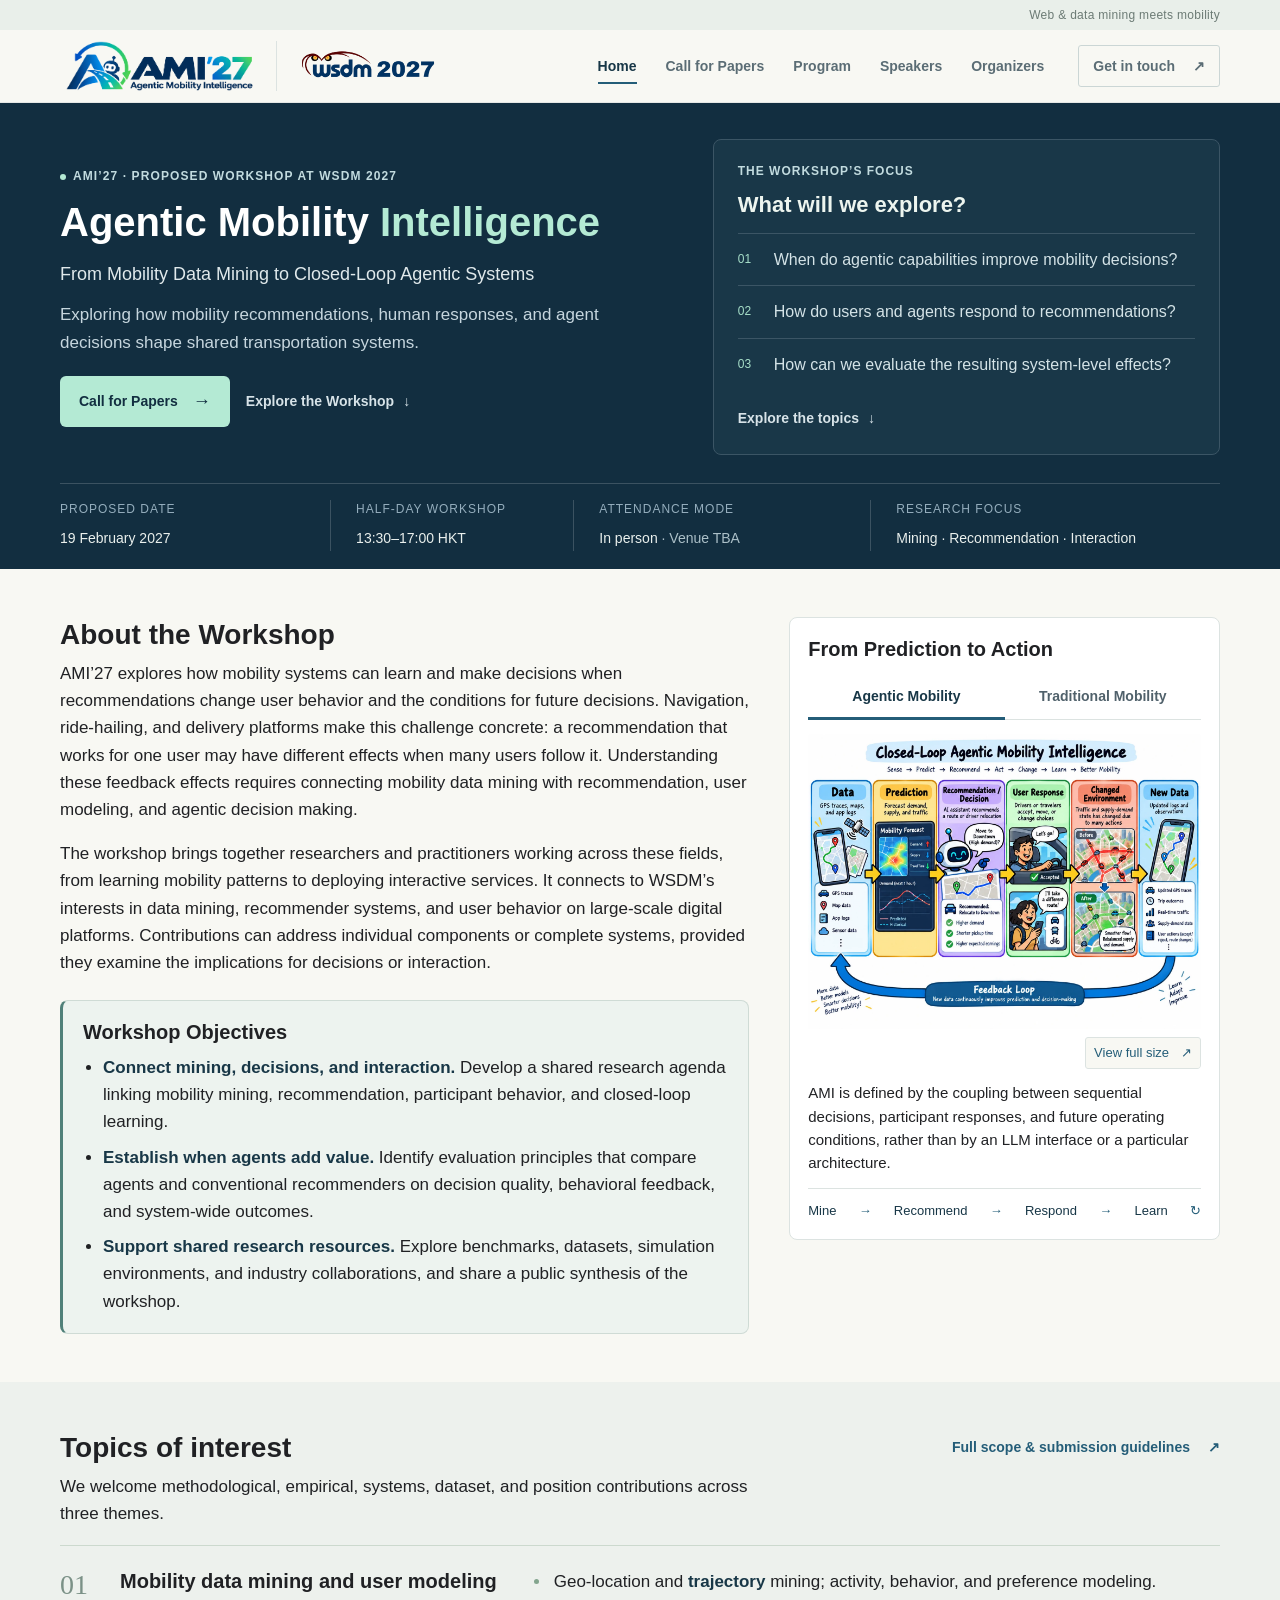
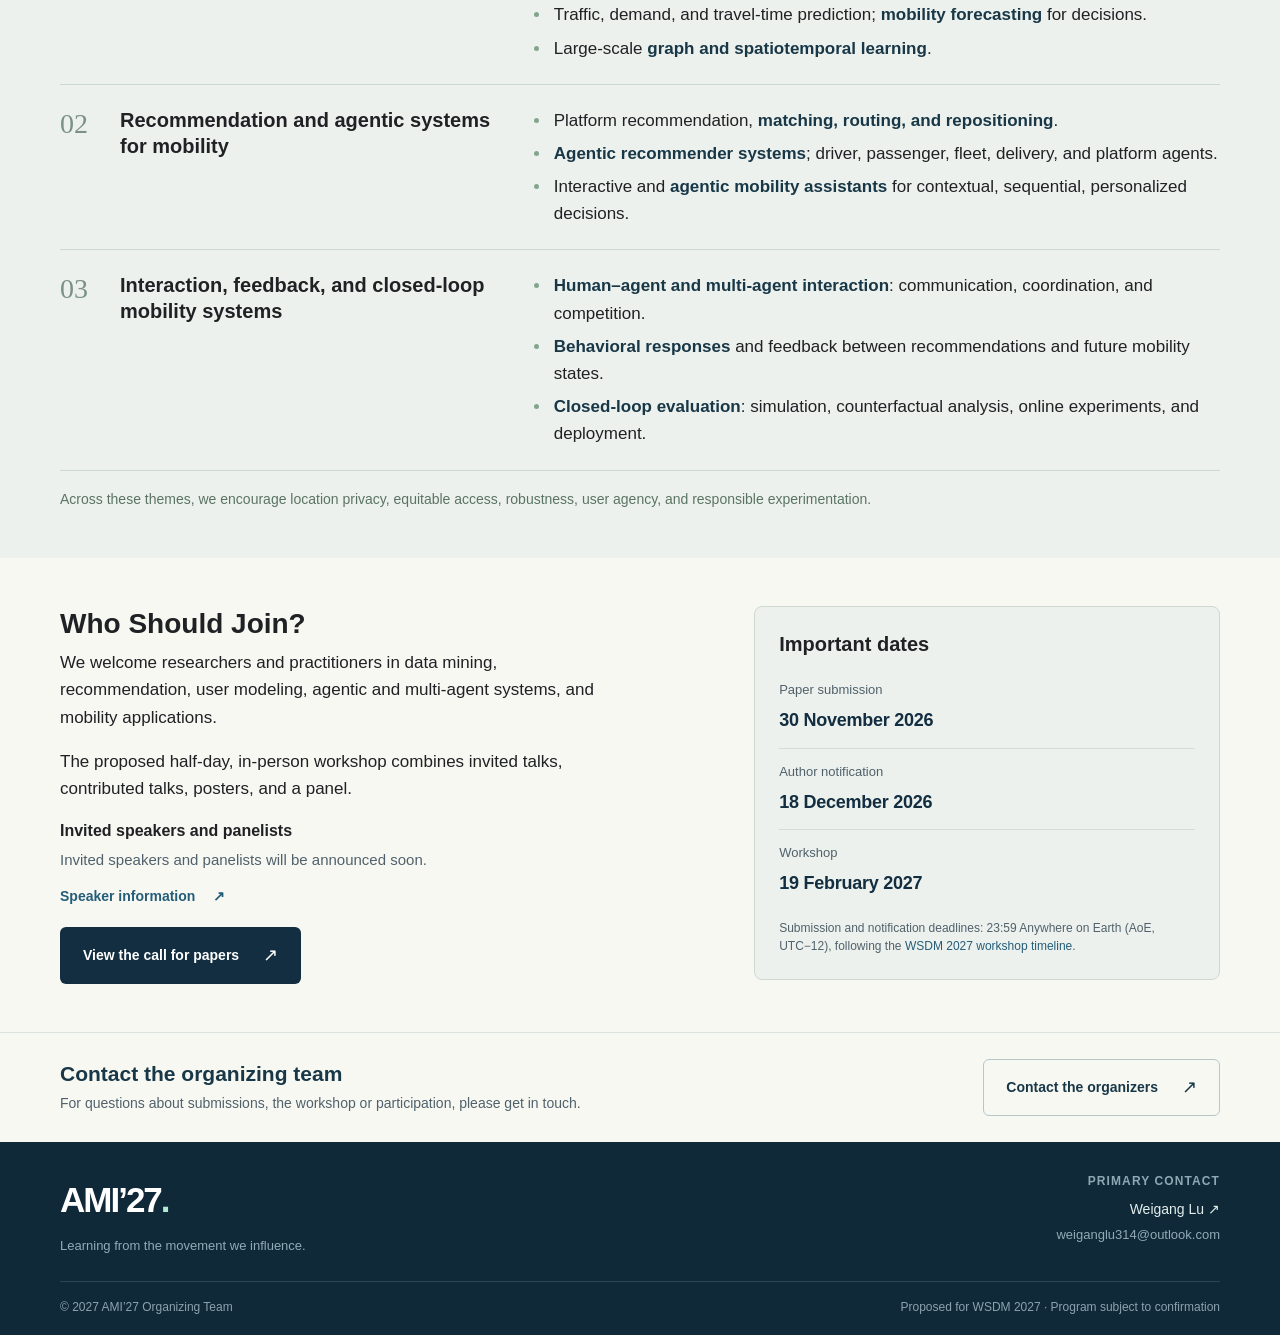
==== index.html @ adaaa417 "Initial commit: AMI'27 workshop website and build scripts Co-authored-by: Copilot <223556219+Copilot" ====
<!doctype html>
<html lang="en"><head><meta charset="utf-8"><meta name="viewport" content="width=device-width, initial-scale=1"><meta name="theme-color" content="#122e40"><title>Agentic Mobility Intelligence | AMI’27</title><meta name="description" content="AMI’27 proposes a WSDM 2027 workshop connecting mobility data mining, recommendation, participant interaction and closed-loop agentic systems."><meta property="og:type" content="website"><meta property="og:title" content="Agentic Mobility Intelligence | AMI’27"><meta property="og:description" content="AMI’27 proposes a WSDM 2027 workshop connecting mobility data mining, recommendation, participant interaction and closed-loop agentic systems."><meta property="og:site_name" content="AMI’27 — Agentic Mobility Intelligence"><link rel="icon" href="assets/img/favicon.svg" type="image/svg+xml"><link rel="stylesheet" href="assets/css/bootstrap.min.css"><link rel="stylesheet" href="assets/css/site.css"><link rel="stylesheet" href="assets/css/proposal.css"><link rel="stylesheet" href="assets/css/refinements.css"><link rel="stylesheet" href="assets/css/images.css"><script src="assets/js/site.js" defer></script></head><body class="page-index"><a class="skip-link" href="#main-content">Skip to content</a>
  <div class="announcement"><div class="container"><span class="announcement-right">Web & data mining meets mobility</span></div></div>
  <header class="site-header"><div class="container nav-inner">
    <div class="brand-group"><a class="wordmark" href="index.html" aria-label="AMI’27 home"><img src="assets/img/ami27-logo-transparent.png" width="2172" height="724" alt="AMI’27 — Agentic Mobility Intelligence"></a><a class="conference-brand" href="https://www.wsdm-conference.org/2027/" target="_blank" rel="noopener noreferrer" aria-label="Visit the WSDM 2027 conference website (opens in a new tab)"><img src="assets/img/wsdm-2027-logo-transparent.png" width="2152" height="731" alt="WSDM 2027"></a></div>
    <button class="menu-toggle" type="button" aria-controls="primary-navigation" aria-expanded="false"><span class="menu-lines" aria-hidden="true"></span><span class="sr-only">Open navigation</span></button>
    <nav class="site-nav" id="primary-navigation" aria-label="Main navigation"><a href="index.html" class="active" aria-current="page">Home</a><a href="cfp.html">Call for Papers</a><a href="schedule.html">Program</a><a href="speakers.html">Speakers</a><a href="organizers.html">Organizers</a><a class="nav-contact" href="mailto:weiganglu314@outlook.com">Get in touch <span aria-hidden="true">↗</span></a></nav>
  </div></header><main id="main-content"><section class="hero hero-intro"><div class="container">
    <div class="workshop-intro-grid">
      <div class="workshop-intro-copy">
        <div class="eyebrow light"><span class="small-dot"></span>AMI’27 · Proposed workshop at WSDM 2027</div>
        <h1>Agentic Mobility <span>Intelligence</span></h1>
        <p class="hero-subtitle">From Mobility Data Mining to Closed-Loop Agentic Systems</p>
        <p class="workshop-introduction">Exploring how mobility recommendations, human responses, and agent decisions shape shared transportation systems.</p>
        <div class="hero-actions"><a class="button button-mint" href="cfp.html">Call for Papers <span aria-hidden="true">→</span></a><a class="text-link text-link-light" href="#motivation">Explore the Workshop <span aria-hidden="true">↓</span></a></div>
      </div>
      <aside class="workshop-focus" aria-labelledby="workshop-focus-title"><div class="eyebrow light">The workshop’s focus</div><h2 id="workshop-focus-title">What will we explore?</h2><ol><li><span aria-hidden="true">01</span><p>When do agentic capabilities improve mobility decisions?</p></li><li><span aria-hidden="true">02</span><p>How do users and agents respond to recommendations?</p></li><li><span aria-hidden="true">03</span><p>How can we evaluate the resulting system-level effects?</p></li></ol><a class="text-link text-link-light" href="#topics">Explore the topics <span aria-hidden="true">↓</span></a></aside>
    </div>
    <div class="event-facts"><div><span>Proposed date</span><strong>19 February 2027</strong></div><div><span>Half-day workshop</span><strong>13:30–17:00 HKT</strong></div><div><span>Attendance mode</span><strong>In person <span class="fact-muted">· Venue TBA</span></strong></div><div><span>Research focus</span><strong>Mining · Recommendation · Interaction</strong></div></div>
  </div></section>

  <section class="section motivation-section" id="motivation"><div class="container"><div class="about-grid">
    <div class="proposal-prose"><div class="section-heading"><div><h2>About the Workshop</h2></div></div><p>AMI’27 explores how mobility systems can learn and make decisions when recommendations change user behavior and the conditions for future decisions. Navigation, ride-hailing, and delivery platforms make this challenge concrete: a recommendation that works for one user may have different effects when many users follow it. Understanding these feedback effects requires connecting mobility data mining with recommendation, user modeling, and agentic decision making.</p><p>The workshop brings together researchers and practitioners working across these fields, from learning mobility patterns to deploying interactive services. It connects to WSDM’s interests in data mining, recommender systems, and user behavior on large-scale digital platforms. Contributions can address individual components or complete systems, provided they examine the implications for decisions or interaction.</p><section class="workshop-objectives-section" id="objectives" aria-labelledby="objectives-title"><h3 id="objectives-title">Workshop Objectives</h3><ul class="workshop-objectives"><li><strong>Connect mining, decisions, and interaction.</strong> Develop a shared research agenda linking mobility mining, recommendation, participant behavior, and closed-loop learning.</li><li><strong>Establish when agents add value.</strong> Identify evaluation principles that compare agents and conventional recommenders on decision quality, behavioral feedback, and system-wide outcomes.</li><li><strong>Support shared research resources.</strong> Explore benchmarks, datasets, simulation environments, and industry collaborations, and share a public synthesis of the workshop.</li></ul></section></div>
    <aside class="about-diagrams" id="closed-loop" aria-labelledby="diagram-title"><h3 id="diagram-title">From Prediction to Action</h3>
      <div class="concept-tabs diagram-tabs" role="tablist" aria-label="Mobility system diagrams"><button type="button" class="selected" id="tab-agentic" data-tab role="tab" aria-controls="panel-agentic" aria-selected="true" tabindex="0">Agentic Mobility</button><button type="button" id="tab-traditional" data-tab role="tab" aria-controls="panel-traditional" aria-selected="false" tabindex="-1">Traditional Mobility</button></div>
      <div class="diagram-panel" id="panel-agentic" role="tabpanel" aria-labelledby="tab-agentic" tabindex="0"><figure class="mobility-diagram"><a class="figure-link" href="assets/img/agentic-mobility.png" data-lightbox data-caption="Agentic Mobility: The Feedback Loop"><img src="assets/img/agentic-mobility.webp" width="1448" height="1086" loading="lazy" decoding="async" alt="Agentic mobility intelligence: data, predictions, recommendations, user responses, a changed environment and new observations form a feedback loop."><span class="figure-zoom">View full size <span aria-hidden="true">↗</span></span></a><figcaption class="diagram-caption">AMI is defined by the coupling between sequential decisions, participant responses, and future operating conditions, rather than by an LLM interface or a particular architecture.</figcaption></figure><div class="diagram-flow" aria-label="Mine, Recommend, Respond, Learn"><span>Mine</span><i aria-hidden="true">→</i><span>Recommend</span><i aria-hidden="true">→</i><span>Respond</span><i aria-hidden="true">→</i><span>Learn</span><i aria-hidden="true">↻</i></div></div>
      <div class="diagram-panel" id="panel-traditional" role="tabpanel" aria-labelledby="tab-traditional" tabindex="0" hidden><figure class="mobility-diagram"><a class="figure-link" href="assets/img/traditional-mobility.png" data-lightbox data-caption="Traditional Mobility Intelligence"><img src="assets/img/traditional-mobility.webp" width="1448" height="1086" loading="lazy" decoding="async" alt="Traditional mobility intelligence: mobility data is processed by a model to predict demand, arrival times and traffic."><span class="figure-zoom">View full size <span aria-hidden="true">↗</span></span></a><figcaption class="diagram-caption">Forecasts and representations help explain mobility patterns and predict demand, travel times, and traffic.</figcaption></figure><div class="diagram-flow" aria-label="Data, Model, Prediction"><span>Data</span><i aria-hidden="true">→</i><span>Model</span><i aria-hidden="true">→</i><span>Prediction</span></div></div>
      <noscript><p class="diagram-fallback"><a href="assets/img/traditional-mobility.png">View the traditional mobility diagram</a></p></noscript>
    </aside>
  </div></div></section>

  <section class="section homepage-topics-section" id="topics"><div class="container"><div class="section-heading"><div><h2>Topics of interest</h2></div><a class="text-link" href="cfp.html#topics">Full scope & submission guidelines <span aria-hidden="true">↗</span></a></div><p class="proposal-section-lead">We welcome methodological, empirical, systems, dataset, and position contributions across three themes.</p><div class="homepage-topics"><article class="homepage-topic" id="theme-01"><span class="theme-number">01</span><h3>Mobility data mining and user modeling</h3><ul class="clean-list"><li>Geo-location and <strong>trajectory</strong> mining; activity, behavior, and preference modeling.</li><li>Traffic, demand, and travel-time prediction; <strong>mobility forecasting</strong> for decisions.</li><li>Large-scale <strong>graph and spatiotemporal learning</strong>.</li></ul></article><article class="homepage-topic" id="theme-02"><span class="theme-number">02</span><h3>Recommendation and agentic systems for mobility</h3><ul class="clean-list"><li>Platform recommendation, <strong>matching, routing, and repositioning</strong>.</li><li><strong>Agentic recommender systems</strong>; driver, passenger, fleet, delivery, and platform agents.</li><li>Interactive and <strong>agentic mobility assistants</strong> for contextual, sequential, personalized decisions.</li></ul></article><article class="homepage-topic" id="theme-03"><span class="theme-number">03</span><h3>Interaction, feedback, and closed-loop mobility systems</h3><ul class="clean-list"><li><strong>Human–agent and multi-agent interaction</strong>: communication, coordination, and competition.</li><li><strong>Behavioral responses</strong> and feedback between recommendations and future mobility states.</li><li><strong>Closed-loop evaluation</strong>: simulation, counterfactual analysis, online experiments, and deployment.</li></ul></article></div><p class="topics-scope">Across these themes, we encourage location privacy, equitable access, robustness, user agency, and responsible experimentation.</p></div></section>

  <section class="section participation-section"><div class="container"><div class="row"><div class="col-md-6 participation-copy"><h2>Who Should Join?</h2><p>We welcome researchers and practitioners in data mining, recommendation, user modeling, agentic and multi-agent systems, and mobility applications.</p><p>The proposed half-day, in-person workshop combines invited talks, contributed talks, posters, and a panel.</p><div class="home-speaker-notice"><h3>Invited speakers and panelists</h3><p>Invited speakers and panelists will be announced soon.</p><a class="text-link" href="speakers.html">Speaker information <span aria-hidden="true">↗</span></a></div><a class="button button-navy" href="cfp.html">View the call for papers <span aria-hidden="true">↗</span></a></div><div class="col-md-5 col-md-offset-1"><div class="dates-box"><div class="dates-heading"><h3>Important dates</h3></div><div class="dates-list dates-compact"><div><span class="date-label">Paper submission</span><strong>30 November 2026</strong></div><div><span class="date-label">Author notification</span><strong>18 December 2026</strong></div><div><span class="date-label">Workshop</span><strong>19 February 2027</strong></div></div><p class="fine-print">Submission and notification deadlines: 23:59 Anywhere on Earth (AoE, UTC−12), following the <a href="https://www.wsdm-conference.org/2027/cfworkshops.html">WSDM 2027 workshop timeline</a>.</p></div></div></div></div></section>
    <section class="contact-band"><div class="container contact-band-inner"><div><h2>Contact the organizing team</h2><p>For questions about submissions, the workshop or participation, please get in touch.</p></div><a class="button button-light" href="mailto:weiganglu314@outlook.com">Contact the organizers <span aria-hidden="true">↗</span></a></div></section></main><footer class="site-footer"><div class="container"><div class="footer-top"><div><a class="footer-brand" href="index.html">AMI’27<span class="footer-dot">.</span></a><p>Learning from the movement we influence.</p></div><div class="footer-contact"><span class="eyebrow">Primary contact</span><a href="mailto:weiganglu314@outlook.com">Weigang Lu <span aria-hidden="true">↗</span></a><span>weiganglu314@outlook.com</span></div></div><div class="footer-bottom"><span>© 2027 AMI’27 Organizing Team</span><span>Proposed for WSDM 2027 · Program subject to confirmation</span></div></div></footer><dialog class="image-dialog" aria-labelledby="image-dialog-title"><div class="image-dialog-toolbar"><h2 id="image-dialog-title">Diagram</h2><div class="dialog-actions"><button type="button" class="dialog-zoom" aria-pressed="false">Actual size</button><button type="button" class="dialog-close" aria-label="Close full-size diagram">Close <span aria-hidden="true">×</span></button></div></div><div class="dialog-image-scroll"><img alt="" class="dialog-image"></div><p>Choose Actual size to inspect details. Press Escape to close.</p></dialog></body></html>
---- assets/css/site.css ----
/* AMI'27: an adaptation of the supplied WSDM2023 static workshop template.
   Bootstrap's original responsive container/grid is retained. */
:root{--navy:#122e40;--navy-deep:#102938;--ink:#183747;--muted:#50616b;--blue:#245d78;--mint:#b4ead4;--cream:#f8f8f3;--line:#dce3e1;--white:#fff;--serif:Georgia,'Times New Roman',serif}
*{box-sizing:border-box}html{scroll-behavior:smooth;scroll-padding-top:105px}body{margin:0;font-family:Arial,'Helvetica Neue',sans-serif;font-size:16px;line-height:1.65;color:var(--ink);background:var(--cream);-webkit-font-smoothing:antialiased}h1,h2,h3,h4,p{margin-top:0}h1,h2{font-family:var(--serif);font-weight:400;letter-spacing:-1.3px}h2{font-size:40px;line-height:1.18;margin-bottom:24px}h3{font-size:22px;line-height:1.3;font-weight:600;letter-spacing:-.4px}p{margin-bottom:19px}a{color:var(--blue);text-decoration:none}a:hover,a:focus{color:var(--ink);text-decoration:none}button,a{touch-action:manipulation}button{font:inherit}img{max-width:100%;height:auto}button:focus-visible,a:focus-visible,summary:focus-visible,[tabindex]:focus-visible{outline:3px solid #3686a7;outline-offset:5px}a,button,summary{-webkit-tap-highlight-color:transparent}.container{width:auto;max-width:1240px;padding-left:40px;padding-right:40px}main{min-height:65vh}[hidden]{display:none!important}.skip-link{position:fixed;z-index:300;top:-100px;left:16px;padding:10px 18px;background:var(--white);color:var(--ink);border:2px solid var(--blue)}.skip-link:focus{top:12px}.eyebrow{display:block;font-size:12px;font-weight:700;line-height:1.6;letter-spacing:1.7px;text-transform:uppercase;color:var(--blue);margin-bottom:17px}.eyebrow.light{color:#c2dbdf}.fine-print{font-size:12px;color:var(--muted);line-height:1.7}.text-link{font-size:14px;font-weight:600;display:inline-flex;align-items:center;gap:18px;line-height:1.6}.text-link:hover{text-decoration:underline;text-underline-offset:5px}.button{display:inline-flex;justify-content:center;align-items:center;gap:24px;padding:14px 22px;min-height:50px;border:1px solid transparent;border-radius:4px;font-size:14px;font-weight:600;line-height:1.5;transition:background .18s,color .18s,transform .18s}.button:hover{transform:translateY(-2px)}.button span{font-size:18px;font-weight:400}.button-mint{background:var(--mint);color:var(--navy)}.button-mint:hover{background:#d1f5e5}.button-navy{background:var(--navy);color:#fff}.button-navy:hover,.button-navy:focus{background:#24506a;color:#fff}.button-outline{border-color:#b4c7cd;color:var(--ink)}.button-outline:hover{background:#e8eeeb}.button-light{background:#f9fcf6;color:var(--ink);white-space:nowrap}.button-full{display:flex;width:100%}.small-dot,.live-dot{display:inline-block;width:6px;height:6px;border-radius:50%;background:var(--mint);flex-shrink:0}.small-dot{margin-right:7px}.muted-heading{color:#7b8990}.section{padding:86px 0}.section-heading{display:flex;align-items:flex-end;justify-content:space-between;gap:30px;margin-bottom:35px}.section-heading h2{margin-bottom:0}.section-heading .text-link{white-space:nowrap;padding-bottom:6px}.section-aside{font-size:12px;color:var(--muted);padding-bottom:7px}.status-pill{display:inline-flex;align-items:center;gap:7px;white-space:nowrap;font-size:12px;font-weight:600;line-height:1.5;padding:5px 9px;border:1px solid #cfdbd5;border-radius:3px;background:#edf3ed;color:#486152}.status-pill>span{height:5px;width:5px;border-radius:50%;background:#798c61}.announcement{background:#e9efea;font-size:12px;line-height:1.5;color:#50645e;letter-spacing:.3px}.announcement .container{display:flex;justify-content:space-between;padding-top:8px;padding-bottom:8px}.announcement-right{color:#6c7b75}.site-header{background:rgba(248,248,243,.97);position:sticky;z-index:40;top:0;border-bottom:1px solid rgba(18,46,64,.08);backdrop-filter:blur(12px)}.nav-inner{height:84px;display:flex;align-items:center;justify-content:space-between;gap:32px}.wordmark{display:flex;gap:11px;align-items:center;font-size:28px;font-weight:700;line-height:1;letter-spacing:-1.2px;color:var(--ink)}.logo-year{font-weight:400}.logo-symbol{position:relative;display:flex;justify-content:center;align-items:center;background:var(--navy);color:var(--mint);height:33px;width:33px;border-radius:5px;font-size:24px;font-family:var(--serif);font-weight:400;padding-bottom:3px}.logo-symbol>span{font-family:Arial,sans-serif;font-size:14px;margin-left:0;position:absolute;top:2px;right:2px}.site-nav{display:flex;align-items:center;gap:29px}.site-nav>a{font-size:14px;font-weight:600;position:relative;color:#5b6d75;padding:29px 0}.site-nav>a.active,.site-nav>a:hover{color:var(--ink)}.site-nav>a.active:after{content:'';position:absolute;bottom:20px;left:0;right:0;height:2px;background:var(--blue)}.site-nav .nav-contact{padding:9px 14px;border:1px solid #cbd6d5;border-radius:3px;display:flex;gap:18px;margin-left:5px}.menu-toggle{display:none;border:1px solid #b9c9ca;border-radius:4px;background:transparent;width:43px;height:40px;align-items:center;justify-content:center}.menu-lines{height:2px;width:19px;background:var(--ink);position:relative}.menu-lines:before,.menu-lines:after{content:'';height:2px;width:19px;background:var(--ink);position:absolute;left:0}.menu-lines:before{top:-6px}.menu-lines:after{top:6px}
.hero{background:var(--navy);color:#fff;overflow:hidden}.hero-grid{display:grid;grid-template-columns:1.05fr 1fr;align-items:center;gap:52px;padding:67px 0 56px}.hero h1{font-size:65px;line-height:1.08;letter-spacing:-2.6px;margin:25px 0 24px}.hero h1>span{color:var(--mint)}.hero-subtitle{font-size:18px;color:#e0e9eb;line-height:1.5;max-width:440px;margin-bottom:20px}.hero-description{font-size:14px;color:#a6bdc9;line-height:1.8;max-width:405px}.hero-actions{display:flex;flex-wrap:wrap;align-items:center;gap:22px;margin-top:30px}.hero-actions .button{font-size:14px;gap:15px;padding:14px 18px}.text-link-light{color:#d7e3e8;font-size:14px;gap:9px}.text-link-light:hover,.text-link-light:focus{color:#fff}.hero-copy .eyebrow{font-size:12px;letter-spacing:1.4px}.event-facts{display:grid;grid-template-columns:1fr .95fr 1.1fr 1.15fr;border-top:1px solid #3b5261;padding:27px 0 29px;gap:28px}.event-facts>div{padding-left:25px;border-left:1px solid #3b5261}.event-facts>div:first-child{padding-left:0;border-left:0}.event-facts>div>span{display:block;font-size:12px;letter-spacing:1.5px;text-transform:uppercase;color:#95aebd;margin-bottom:7px}.event-facts strong{font-size:14px;font-weight:400;color:#eaf0ed}.fact-muted{color:#acc0c8}.mobility-visual{border:1px solid #3b5361;background:#183446;border-radius:8px;overflow:hidden;transform:rotate(-1deg)}.visual-heading{padding:17px 18px;display:flex;gap:8px;align-items:center;border-bottom:1px solid #344f60;font-size:12px;color:#c3d5dc}.visual-heading .live-dot{width:5px;height:5px}.visual-index{margin-left:auto;font-size:12px;letter-spacing:1px;color:#7893a1}.network-map{display:block;width:100%;height:auto}.visual-caption{padding:13px 18px;border-top:1px solid #344f60;display:flex;justify-content:space-between;align-items:center;color:#acc4ce;font-size:12px;gap:10px}.visual-caption>span:last-child{color:var(--mint);font-size:20px;line-height:1}.route-dashes{animation:route-flow 16s linear infinite}@keyframes route-flow{to{stroke-dashoffset:-208}}
.intro-section{padding-bottom:64px}.intro-section h2{font-size:38px}.prose{font-size:16px;color:var(--muted)}.prose p:first-child{font-size:18px;color:var(--ink);line-height:1.65}.prose .text-link{margin-top:5px}.loop-ribbon{display:flex;align-items:center;justify-content:space-between;gap:15px;margin-top:52px;border-top:1px solid var(--line);border-bottom:1px solid var(--line);padding:23px 10px;font-size:18px;font-family:var(--serif)}.loop-ribbon b{font-size:12px;font-family:Arial,sans-serif;font-weight:400;margin-right:13px;color:#74878c}.loop-ribbon i{font-style:normal;color:#8eaaa5}.loop-return{font-size:27px;line-height:1}.themes-section{background:#edf1ed}.themes-section .section-heading h2{font-size:36px}.theme-list{border-top:1px solid #cdd8d3}.theme-row{display:grid;grid-template-columns:54px 1.1fr 1fr 28px;align-items:center;gap:25px;padding:29px 3px;border-bottom:1px solid #cdd8d3;color:var(--ink);transition:background .15s}.theme-row:hover{background:#e1e9e2}.theme-number{font-family:var(--serif);font-size:29px;color:#7b9187;align-self:start;line-height:1.3}.theme-label{display:block;text-transform:uppercase;font-size:12px;letter-spacing:1.4px;color:#687e72;margin-bottom:8px}.theme-row h3{font-size:20px;margin-bottom:0;line-height:1.35;font-weight:500;max-width:365px}.theme-row p{margin:0;color:#60736c;font-size:13px;line-height:1.75;max-width:370px}.theme-arrow{font-size:23px;color:#5c7569;justify-self:end}.concept-section{background:#fff}.concept-tabs{display:flex;border-bottom:1px solid var(--line);gap:28px}.concept-tabs button{position:relative;background:none;border:0;padding:14px 1px 17px;font-size:13px;color:var(--muted)}.concept-tabs button.selected{color:var(--ink);font-weight:600}.concept-tabs button.selected:after{content:'';position:absolute;left:0;right:0;bottom:-1px;height:3px;background:var(--blue)}.concept-tabs button span{margin-left:11px}.concept-panel{padding:25px 0 0}.concept-panel>p{font-size:14px;color:var(--muted);margin-bottom:20px}.figure-link{display:block;position:relative;border:1px solid #e2e8e8;background:#fff;border-radius:6px;padding:15px;text-align:center;overflow:hidden}.figure-link img{width:100%;max-width:1000px;display:block;margin:0 auto}.figure-zoom{display:inline-flex;gap:18px;align-items:center;background:var(--cream);padding:9px 14px;font-size:12px;border:1px solid var(--line);border-radius:3px;margin:12px 0 3px}.figure-link:hover .figure-zoom{background:var(--navy);color:#fff}.participation-copy h2{font-size:42px}.participation-copy>p{font-size:16px;color:var(--muted);max-width:460px}.format-notes{display:flex;flex-wrap:wrap;gap:9px 20px;font-size:12px;color:#567064;margin:25px 0 29px}.format-notes span:before{content:'+';color:#567064;margin-right:7px}.dates-box{padding:29px;background:#fff;border:1px solid var(--line);border-radius:5px}.dates-heading{display:flex;align-items:center;justify-content:space-between;gap:10px;margin-bottom:10px}.dates-heading h3{font-family:var(--serif);font-size:25px;font-weight:400;margin:0}.dates-list>div{padding:19px 0;border-bottom:1px solid var(--line)}.dates-list>div:last-child{border-bottom:0}.date-label{display:block;font-size:13px;color:var(--muted);margin-bottom:5px}.dates-list strong{font-size:17px;font-weight:500;letter-spacing:-.25px}.dates-box>.fine-print{margin:8px 0 0}.contact-band{padding:49px 0;background:#234c5c;color:#fff}.contact-band-inner{display:flex;justify-content:space-between;align-items:center;gap:30px}.contact-band h2{font-size:29px;letter-spacing:-.5px;margin-bottom:10px}.contact-band p{font-size:14px;color:#c1d3d9;margin-bottom:0}.contact-band .button{font-size:14px}.site-footer{padding:48px 0 21px;background:#102938;color:#d6e2e4}.footer-top{display:flex;justify-content:space-between;gap:35px;padding-bottom:36px}.footer-brand{font-size:35px;font-weight:700;letter-spacing:-2px;color:#fff}.footer-brand:hover,.footer-brand:focus{color:var(--mint)}.footer-dot{color:var(--mint)}.footer-top p{font-size:13px;color:#92abb8;margin:8px 0 0}.footer-contact{display:flex;flex-direction:column;text-align:right}.footer-contact .eyebrow{font-size:12px;color:#8ea8b6;margin:0 0 7px}.footer-contact>a{font-size:14px;color:#e2efed}.footer-contact>span:last-child{font-size:13px;color:#91aab7;margin-top:4px}.footer-bottom{border-top:1px solid #2c4656;padding-top:20px;display:flex;justify-content:space-between;gap:20px;color:#8ba3b0;font-size:12px}
.page-hero{background:#e9efeb;border-bottom:1px solid #dce4df;padding:63px 0 58px;position:relative;overflow:hidden}.page-hero:after{content:'↗';font-family:var(--serif);font-size:300px;line-height:1;color:#dce5de;position:absolute;right:9%;bottom:-57px;pointer-events:none}.page-hero>.container{position:relative;z-index:1}.page-hero h1{font-size:62px;line-height:1.09;letter-spacing:-2px;margin-bottom:21px;max-width:850px}.page-lead{font-size:17px;line-height:1.65;max-width:630px;color:#536b64;margin-bottom:0}.hero-status{display:flex;align-items:center;gap:11px;margin-top:23px;color:#566e63;font-size:12px;flex-wrap:wrap}.hero-status .status-pill{background:#f7faf3}.content-sidebar-grid{display:grid;grid-template-columns:minmax(0,1fr) 325px;gap:75px;align-items:start}.main-prose>p{font-size:16px;color:var(--muted)}.main-prose h2{font-size:36px}.cfp-sidebar{position:sticky;top:115px}.cfp-sidebar .dates-box{padding:24px}.cfp-sidebar .dates-heading h3{font-size:23px}.cfp-sidebar .date-label{font-size:13px}.cfp-sidebar .dates-list strong{font-size:16px}.cfp-sidebar .fine-print{font-size:12px}.submission-pending{margin-top:23px;padding:13px 10px;text-align:center;font-size:13px;color:#5f6d66;border:1px dashed #b9cbbf;background:#f5f7f1;border-radius:3px;line-height:1.5}.submission-pending .small-dot{background:#8a9d78;width:5px;height:5px}.sidebar-contact{padding:25px 3px;border-bottom:1px solid var(--line);margin-bottom:18px}.sidebar-contact .eyebrow{font-size:12px;letter-spacing:.8px;margin-bottom:10px}.sidebar-contact p{font-size:14px;margin-bottom:4px}.sidebar-contact>a{font-size:13px;overflow-wrap:anywhere}.sidebar-link{font-size:13px;display:flex;justify-content:space-between;gap:10px}.topic-block{margin-top:45px}.topic-group{display:grid;grid-template-columns:34px 1fr;gap:17px;padding:26px 0;border-top:1px solid var(--line);scroll-margin-top:110px}.topic-index{font-family:var(--serif);color:#7a9586;font-size:25px;line-height:1.1}.topic-group h3{font-size:20px;margin-bottom:17px}.clean-list{padding-left:19px;margin-bottom:0;color:var(--muted);font-size:15px}.clean-list li{padding:4px 0 4px 4px}.clean-list li::marker{color:#83a58e}.scope-note{font-size:14px;line-height:1.8;padding:22px;background:#eaf0e9;color:#5e7364;margin:12px 0 0;border-left:3px solid #b0c5b2}.article-section{padding-top:51px;margin-top:37px;border-top:1px solid var(--line)}.article-section>p{font-size:16px;color:var(--muted)}.article-section strong{color:var(--ink)}.paper-types{display:grid;grid-template-columns:1fr 1fr;gap:22px;margin:25px 0}.paper-types>div{padding:22px;background:#eef1ee;border:1px solid #dbe3dc;border-radius:3px}.paper-limit{font-family:var(--serif);font-size:50px;line-height:1;display:flex;align-items:flex-end;gap:12px;margin-bottom:21px}.paper-limit span{font-family:Arial,sans-serif;font-size:12px;letter-spacing:.7px;text-transform:uppercase;line-height:1.5;padding-bottom:5px;color:#66796e}.paper-types h3{font-size:17px}.paper-types p{font-size:15px;color:var(--muted);margin-bottom:0}.article-section code{color:#365c6c;background:#e8eeeb}.guideline-row{display:grid;grid-template-columns:28px 1fr;gap:17px;margin:26px 0}.guideline-row>span{font-size:12px;color:#799286;padding-top:4px}.guideline-row h3{font-size:17px;margin-bottom:8px}.guideline-row p{font-size:15px;color:var(--muted);margin-bottom:0}.program-intro{display:grid;grid-template-columns:1.25fr 1fr;gap:70px;align-items:center;margin-bottom:37px}.program-intro h2{font-size:36px;margin-bottom:0}.program-note{font-size:14px;color:var(--muted)}.program-note strong{font-size:14px;color:var(--ink);font-weight:600}.program-note p{margin:8px 0 13px}.program-note .text-link{font-size:14px}.schedule-table-head,.schedule-row{display:grid;grid-template-columns:140px minmax(0,1fr) 140px;gap:30px;align-items:center}.schedule-table-head{font-size:12px;letter-spacing:1.5px;text-transform:uppercase;background:var(--navy);color:#c7dadf;padding:15px 25px;border-radius:4px 4px 0 0}.schedule-row{padding:27px 25px;border:1px solid var(--line);border-top:0;background:#fff}.schedule-break{background:#edf2e8}.session-time{font-variant-numeric:tabular-nums;align-self:start}.session-time time{font-size:21px;font-family:var(--serif)}.session-time>span{display:block;font-size:13px;color:#596c76;margin-top:0}.session-description h3{font-size:17px;margin:0 0 7px;line-height:1.4}.session-description p{font-size:15px;color:var(--muted);margin:0}.session-type{font-size:12px;color:#426553;background:#e9f1e9;border:1px solid #d6e3d8;padding:5px 9px;justify-self:start;border-radius:3px}.schedule-break .session-type{background:#e0e9d7;border-color:#d1ddc5}.program-footnote{margin-top:18px;font-size:12px}.panel-section{background:#e9efeb}.panel-section h2{font-size:40px}.panel-section .large-copy{font-family:var(--serif);font-size:25px;line-height:1.4;color:var(--ink)}.panel-section p{font-size:16px;color:#5c7066}.panel-questions{list-style:none;margin:24px 0;padding:0}.panel-questions li{font-size:15px;padding:11px 0;border-bottom:1px solid #cedbd1}.panel-questions li:before{content:'↗';margin-right:15px;color:#6c9279}.panel-section .fine-print{font-size:12px;margin-top:20px}.speakers-announcement{display:flex;align-items:center;gap:30px;border-bottom:1px solid var(--line);padding-bottom:44px;margin-bottom:40px}.announcement-symbol{font-family:var(--serif);display:flex;align-items:center;justify-content:center;flex-shrink:0;width:75px;height:75px;border:1px solid #c8d8d1;background:#e8f0e9;border-radius:50%;font-size:40px;color:#779b88}.speakers-announcement .eyebrow{margin-bottom:9px}.speakers-announcement h2{font-size:32px;margin-bottom:10px}.speakers-announcement p{font-size:13px;max-width:650px;color:var(--muted);margin-bottom:0}.speakers-announcement>.status-pill{margin-left:auto;align-self:flex-start;margin-top:5px}.talk-grid{display:grid;grid-template-columns:1fr 1fr;gap:28px}.talk-card{background:#e9f0ed;border:1px solid #d5e1db;border-radius:5px;padding:30px;overflow:hidden}.talk-card-alt{background:#e8eff4;border-color:#d2dfe8}.talk-top{display:flex;justify-content:space-between;gap:12px;align-items:center}.talk-top .eyebrow{margin:0;font-size:12px}.talk-top>span:last-child{font-size:12px;color:#60796d}.talk-graphic{height:170px;position:relative;display:flex;justify-content:center;align-items:center;margin:12px 0 23px}.talk-graphic>span{position:absolute;border-radius:50%;border:1px solid #c2d7c9;width:165px;height:165px}.talk-graphic>span:nth-child(2){width:120px;height:120px}.talk-graphic>span:nth-child(3){width:75px;height:75px;background:#dcebe0}.talk-graphic i{position:relative;font-family:var(--serif);font-size:50px;font-style:normal;color:#699982}.talk-card-alt .talk-graphic>span{border-color:#bed1df}.talk-card-alt .talk-graphic>span:nth-child(3){background:#d5e3ee}.talk-card-alt .talk-graphic i{color:#7497ae}.talk-card h3{font-family:var(--serif);font-size:31px;font-weight:400;margin:0 0 12px}.talk-card>p{font-size:13px;color:#62776c}.talk-bottom{margin-top:25px;padding-top:17px;border-top:1px solid #ccdbd2;display:flex;justify-content:space-between;gap:12px;font-size:12px;color:#5b7769;flex-wrap:wrap}.talk-bottom .fine-print{font-size:12px}.speaker-panel-callout{display:flex;align-items:center;justify-content:space-between;gap:35px;border-top:1px solid var(--line);margin-top:60px;padding-top:48px}.speaker-panel-callout>div{max-width:690px}.speaker-panel-callout h2{font-size:34px}.speaker-panel-callout p{font-size:14px;color:var(--muted);margin-bottom:0}.speaker-panel-callout .button{white-space:nowrap;font-size:12px}.organizer-grid{display:grid;grid-template-columns:repeat(3,minmax(0,1fr));gap:44px 29px;align-items:start}.organizer-card{background:#fff;border:1px solid var(--line);border-radius:5px;overflow:hidden}.organizer-photo{height:280px;position:relative;background:#e2e9e5;overflow:hidden}.organizer-photo>img{width:100%;height:100%;object-fit:cover;object-position:center 28%;display:block}.organizer-card:nth-child(2) .organizer-photo>img{object-position:center 35%}.organizer-card:nth-child(6) .organizer-photo>img{object-position:center 18%}.contact-badge{position:absolute;left:16px;bottom:14px;padding:5px 9px;font-size:12px;background:var(--navy);color:#e1eee8;border-radius:3px}.portrait-placeholder{width:100%;height:100%;display:flex;flex-direction:column;align-items:center;justify-content:center;background:radial-gradient(ellipse at 50% 30%,#edf3ed,#dae5dc);color:#7b9587}.portrait-placeholder>span{font-family:var(--serif);font-size:70px;letter-spacing:-5px;border:1px solid #bdcfc1;border-radius:50%;width:130px;height:130px;text-align:center;line-height:125px;padding-right:4px}.portrait-placeholder small{font-size:12px;letter-spacing:1.3px;text-transform:uppercase;margin-top:20px;color:#6e8575}.organizer-info{padding:24px}.organizer-info h2{font-family:var(--serif);font-size:27px;font-weight:400;line-height:1.3;letter-spacing:-.4px;margin-bottom:10px}.organizer-institution{font-size:14px;color:#3e5e6b;min-height:40px;margin-bottom:6px;line-height:1.6}.organizer-department{font-size:13px;color:#52656e;margin-bottom:17px;min-height:32px}.organizer-email{font-size:13px;display:inline-flex;gap:16px}.bio-details{border-top:1px solid var(--line);margin-top:20px;padding-top:13px}.bio-details summary{list-style:none;display:flex;justify-content:space-between;gap:15px;cursor:pointer;font-size:13px;color:#567162;min-height:25px;align-items:center}.bio-details summary::-webkit-details-marker{display:none}.bio-details summary>span{font-size:19px;font-weight:400}.bio-details[open] summary>span{transform:rotate(45deg)}.bio-details p{font-size:15px;color:var(--muted);margin:16px 0 0;line-height:1.8}.committee-note{margin:26px 0 0;font-size:12px}.image-dialog{border:0;border-radius:7px;padding:0;max-width:calc(100vw - 50px);width:1200px;max-height:calc(100vh - 50px);background:#fff;color:var(--ink);box-shadow:0 25px 80px #0005;margin:auto}.image-dialog::backdrop{background:#071923c9;backdrop-filter:blur(4px)}.image-dialog-toolbar{display:flex;justify-content:space-between;align-items:center;gap:20px;padding:13px 20px;border-bottom:1px solid var(--line)}.image-dialog-toolbar h2{font-family:Arial,sans-serif;letter-spacing:0;font-size:15px;line-height:1.5;margin:0}.dialog-close{background:#edf2ee;border:1px solid #c9d8ce;border-radius:3px;color:var(--ink);font-size:12px;padding:5px 10px;white-space:nowrap;display:flex;gap:15px;align-items:center;min-height:36px}.dialog-close span{font-size:22px;line-height:1}.dialog-image-scroll{max-height:calc(100vh - 180px);overflow:auto}.dialog-image{display:block;width:100%;max-width:none}.image-dialog>p{font-size:12px;color:var(--muted);margin:0;padding:9px 20px}.dialog-open{overflow:hidden}
.organizer-links{display:flex;flex-wrap:wrap;align-items:center;gap:10px 22px}
/* Bootstrap clearfix pseudo-elements must not become extra flex children. */
.nav-inner::before,.nav-inner::after,.announcement .container::before,.announcement .container::after,.contact-band-inner::before,.contact-band-inner::after{content:none}
.organizer-card:nth-child(4) .organizer-photo{background:#2095bc}
.organizer-card:nth-child(4) .organizer-photo>img{object-fit:contain;object-position:center}
.organizer-photo>img[src$="changyi-ma.webp"]{object-position:center 14%}
.organizer-photo>img[src$="qinggang-zhang.webp"]{object-position:center top}
@media(min-width:1500px){.container{max-width:1310px}.hero-grid{gap:70px;padding-top:78px;padding-bottom:67px}.hero h1{font-size:70px}.hero-subtitle{font-size:19px}.hero-actions{gap:25px}.organizer-photo{height:310px}}
@media(max-width:1199px){.container{padding-left:30px;padding-right:30px}.site-nav{gap:21px}.hero-grid{gap:32px}.hero h1{font-size:57px}.hero-subtitle{font-size:17px}.hero-actions{gap:17px}.hero-actions .button{padding:13px;font-size:14px}.hero-actions .text-link{font-size:14px}.event-facts{gap:15px}.event-facts>div{padding-left:16px}.event-facts strong{font-size:14px}.content-sidebar-grid{gap:40px;grid-template-columns:minmax(0,1fr) 305px}.organizer-photo{height:245px}.organizer-info{padding:21px}.organizer-info h2{font-size:25px}.section-heading h2{font-size:35px}.contact-band h2{font-size:27px}.dates-box{padding:24px}.dates-heading h3{font-size:23px}.theme-row{gap:20px;grid-template-columns:40px 1.15fr 1fr 22px}.theme-row h3{font-size:18px}}
@media(max-width:991px){.site-nav{gap:17px}.site-nav>a{font-size:14px}.site-nav .nav-contact{display:none}.hero-grid{gap:26px;grid-template-columns:1fr 1fr;padding-top:50px;padding-bottom:45px}.hero h1{font-size:47px;letter-spacing:-1.9px}.hero-copy .eyebrow{font-size:12px}.hero-subtitle{font-size:15px}.hero-description{font-size:12px}.hero-actions{margin-top:22px;gap:17px}.hero-actions .text-link{font-size:14px}.mobility-visual{transform:none}.visual-heading{padding:12px 10px;font-size:12px;gap:5px}.visual-index{display:none}.visual-caption{font-size:12px;padding:10px}.event-facts{grid-template-columns:1fr 1fr;gap:18px 30px;padding:24px 0}.event-facts>div:nth-child(3){border-left:0;padding-left:0}.event-facts strong{font-size:14px}.section{padding:65px 0}.intro-section .prose{margin-top:24px}.intro-section h2{font-size:37px}.loop-ribbon{margin-top:35px;font-size:17px}.loop-ribbon b{margin-right:7px}.section-heading{align-items:start;gap:20px}.section-heading h2,.themes-section .section-heading h2{font-size:32px}.section-heading .text-link{font-size:12px;align-self:flex-end}.section-aside{display:none}.theme-row{grid-template-columns:35px 1fr 1fr 20px;gap:18px}.theme-row p{font-size:12px}.theme-row h3{font-size:17px}.theme-number{font-size:25px}.participation-copy{margin-bottom:35px}.participation-copy>p{max-width:650px}.dates-list>div{padding:17px 0}.dates-heading h3{font-size:26px}.contact-band-inner{align-items:start;flex-direction:column;gap:23px}.contact-band .button{min-height:45px}.page-hero h1{font-size:55px}.page-hero{padding:50px 0}.page-hero:after{right:3%;opacity:.6}.content-sidebar-grid{grid-template-columns:minmax(0,1fr) 270px;gap:30px}.main-prose h2{font-size:30px}.cfp-sidebar .dates-box{padding:18px}.cfp-sidebar .dates-heading{align-items:flex-start;flex-direction:column}.cfp-sidebar .dates-heading h3{font-size:25px}.cfp-sidebar .status-pill{font-size:12px}.cfp-sidebar .dates-list strong{font-size:15px}.topic-group{grid-template-columns:26px 1fr;gap:12px}.topic-group h3{font-size:18px}.paper-types{grid-template-columns:1fr;gap:15px}.program-intro{gap:35px}.program-intro h2{font-size:32px}.schedule-table-head,.schedule-row{grid-template-columns:100px minmax(0,1fr) 105px;gap:20px;padding-left:20px;padding-right:20px}.session-description h3{font-size:15px}.session-description p{font-size:15px}.session-type{font-size:12px;padding:5px 7px}.panel-section .large-copy{margin-top:10px}.speakers-announcement{gap:20px}.speakers-announcement h2{font-size:29px}.speakers-announcement>.status-pill{display:none}.talk-card{padding:23px}.talk-top{flex-direction:column;align-items:flex-start;gap:6px}.speaker-panel-callout{align-items:start;flex-direction:column;gap:23px}.organizer-grid{grid-template-columns:repeat(2,minmax(0,1fr));gap:30px}.organizer-photo{height:300px}.organizer-institution{min-height:40px}.image-dialog-toolbar h2{font-size:13px}}
@media(max-width:767px){html{scroll-padding-top:90px}.container{padding-left:22px;padding-right:22px}.announcement .container{padding-top:7px;padding-bottom:7px;font-size:12px;letter-spacing:0}.announcement-right{display:none}.nav-inner{height:70px;gap:20px}.wordmark{font-size:26px}.logo-symbol{height:30px;width:30px;font-size:22px}.menu-toggle{display:flex}.site-nav{display:none;position:absolute;left:0;right:0;top:70px;background:var(--cream);padding:12px 22px 20px;border-bottom:1px solid var(--line);box-shadow:0 12px 18px #142b3b12;gap:0;align-items:stretch}.site-nav.is-open{display:flex;flex-direction:column}.site-nav>a{padding:12px 4px;font-size:14px}.site-nav>a.active:after{bottom:10px;right:auto;width:24px}.site-nav .nav-contact{display:flex;justify-content:space-between;margin:12px 0 0;padding:12px 15px}.hero-grid{grid-template-columns:1fr;gap:38px;padding:42px 0 30px}.hero-copy .eyebrow{font-size:12px;letter-spacing:1.1px}.hero h1{font-size:55px;line-height:1.08;letter-spacing:-2px;margin:20px 0}.hero-subtitle{font-size:17px;max-width:440px}.hero-description{font-size:13px;max-width:460px}.hero-actions{gap:22px;margin-top:24px}.hero-actions .button{font-size:14px;padding:13px 15px;min-height:47px}.hero-actions .text-link{font-size:14px}.mobility-visual{max-width:540px;width:100%;justify-self:center}.visual-heading{font-size:12px;padding:14px}.visual-caption{font-size:12px;padding:12px 14px}.visual-index{display:inline}.event-facts{gap:18px 20px;padding:23px 0 28px}.event-facts>div{padding-left:16px}.event-facts>div>span{font-size:12px;letter-spacing:1px;margin-bottom:7px}.event-facts strong{font-size:14px;line-height:1.6;display:block}.section{padding:52px 0}h2{font-size:33px;letter-spacing:-.9px}.intro-section h2{font-size:33px}.intro-section .prose{margin-top:15px;font-size:14px}.prose p:first-child{font-size:17px}.loop-ribbon{display:grid;grid-template-columns:1fr 20px 1fr;gap:18px 6px;padding:23px 5px;font-size:17px;margin-top:30px}.loop-ribbon>span{white-space:nowrap}.loop-ribbon>i:nth-child(4),.loop-return{display:none}.loop-ribbon b{font-size:12px;margin-right:10px}.section-heading{flex-direction:column;gap:15px;margin-bottom:27px}.section-heading h2,.themes-section .section-heading h2{font-size:32px}.section-heading .text-link{align-self:flex-start;padding:0}.theme-row{grid-template-columns:30px minmax(0,1fr) 20px;gap:8px 15px;padding:23px 0;align-items:start}.theme-row>p{grid-column:2;grid-row:2;font-size:12px;max-width:100%}.theme-arrow{grid-column:3;grid-row:1;align-self:center}.theme-number{font-size:25px}.theme-row h3{font-size:19px}.theme-label{font-size:12px;letter-spacing:1.1px;margin-bottom:7px}.concept-tabs{gap:18px}.concept-tabs button{font-size:12px;padding:13px 0}.concept-tabs button span{margin-left:3px}.concept-panel{padding-top:18px}.concept-panel>p{font-size:13px}.figure-link{padding:7px}.figure-zoom{font-size:12px;padding:7px 10px;margin-top:9px}.participation-copy h2{font-size:35px}.participation-copy>p{font-size:16px}.dates-box{padding:24px}.dates-list strong{font-size:18px}.contact-band{padding:35px 0}.contact-band h2{font-size:29px;line-height:1.2}.contact-band p{font-size:14px;line-height:1.7}.footer-top{flex-direction:column;gap:28px;padding-bottom:29px}.footer-contact{text-align:left}.site-footer{padding:35px 0 22px}.footer-bottom{flex-direction:column;gap:7px;font-size:12px}.footer-brand{font-size:32px}.page-hero{padding:40px 0}.page-hero .eyebrow{font-size:12px}.page-hero h1{font-size:46px;letter-spacing:-1.4px}.page-lead{font-size:15px}.page-hero:after{font-size:230px;right:-12%;opacity:.4}.hero-status{font-size:12px;gap:10px}.content-sidebar-grid{grid-template-columns:1fr;gap:40px}.cfp-sidebar{position:static;grid-row:1}.cfp-sidebar .dates-box{padding:22px}.cfp-sidebar .dates-heading{flex-direction:row;align-items:center}.cfp-sidebar .dates-list>div{display:flex;align-items:center;justify-content:space-between;gap:16px;padding:14px 0}.cfp-sidebar .date-label{margin:0;font-size:13px}.cfp-sidebar .dates-list strong{font-size:15px}.cfp-sidebar .sidebar-contact,.cfp-sidebar .sidebar-link{display:none}.main-prose h2{font-size:31px}.main-prose>p{font-size:16px}.topic-block{margin-top:32px}.topic-group{padding:23px 0;gap:12px;grid-template-columns:24px 1fr}.topic-group h3{font-size:19px}.clean-list{font-size:15px}.scope-note{padding:18px;font-size:14px}.article-section{padding-top:35px;margin-top:31px}.paper-types{grid-template-columns:1fr 1fr;gap:14px}.paper-types>div{padding:18px}.paper-limit{font-size:43px;gap:8px}.paper-limit span{font-size:12px}.paper-types h3{font-size:16px}.paper-types p{font-size:15px}.program-intro{grid-template-columns:1fr;gap:23px;margin-bottom:28px}.program-intro h2{font-size:32px}.program-note{padding:17px;border-left:3px solid #b9c9be;background:#edf1e9}.schedule-table-head{grid-template-columns:75px 1fr;gap:14px;padding:13px 15px}.schedule-table-head>span:last-child{display:none}.schedule-row{grid-template-columns:75px minmax(0,1fr);gap:10px 14px;padding:22px 15px}.session-time{grid-row:1 / 3}.session-time time{font-size:23px}.session-time>span{font-size:13px}.session-description h3{font-size:16px;line-height:1.4}.session-description p{font-size:15px;line-height:1.7}.session-type{grid-column:2;font-size:12px;padding:3px 7px}.panel-section h2{font-size:34px}.panel-section .large-copy{font-size:24px}.panel-section p{font-size:16px}.panel-questions li{font-size:15px}.speakers-announcement{align-items:flex-start;gap:19px;flex-direction:column;padding-bottom:30px;margin-bottom:28px}.announcement-symbol{height:55px;width:55px;font-size:30px}.speakers-announcement h2{font-size:29px}.talk-grid{grid-template-columns:1fr;gap:22px}.talk-card{padding:24px}.talk-top{flex-direction:row;align-items:center}.talk-graphic{height:155px;margin:18px 0 22px}.talk-card h3{font-size:30px}.talk-bottom{font-size:12px}.speaker-panel-callout{margin-top:40px;padding-top:35px}.speaker-panel-callout h2{font-size:31px}.organizer-grid{grid-template-columns:repeat(2,minmax(0,1fr));gap:20px 15px}.organizer-photo{height:210px}.organizer-info{padding:17px}.organizer-info h2{font-size:22px;line-height:1.2;min-height:52px}.organizer-institution{font-size:14px;min-height:55px}.organizer-department{font-size:13px;min-height:44px}.organizer-email{font-size:13px}.bio-details summary{font-size:13px}.bio-details p{font-size:15px}.portrait-placeholder>span{font-size:52px;width:100px;height:100px;line-height:96px;letter-spacing:-3px}.portrait-placeholder small{font-size:12px;letter-spacing:.6px}.contact-badge{font-size:12px;padding:4px 7px;left:10px;bottom:10px}.image-dialog{max-width:calc(100vw - 20px);max-height:calc(100dvh - 30px)}.image-dialog-toolbar{padding:10px 13px;gap:12px}.image-dialog-toolbar h2{font-size:12px;max-width:210px}.dialog-close{font-size:12px;padding:5px 8px;gap:8px}.dialog-image-scroll{max-height:calc(100dvh - 145px)}.dialog-image{width:1000px;min-width:1000px}.image-dialog>p{font-size:12px;padding:8px 13px}}
@media(max-width:399px){.container{padding-left:18px;padding-right:18px}.hero h1{font-size:47px}.hero-actions{gap:17px}.hero-actions .button{gap:9px;padding:12px 11px;font-size:14px}.hero-actions .text-link{font-size:14px;gap:6px}.hero-copy .eyebrow{font-size:12px}.event-facts{gap:17px 13px}.event-facts>div{padding-left:13px}.event-facts strong{font-size:14px}.loop-ribbon{font-size:16px}.loop-ribbon b{margin-right:7px}.concept-tabs{gap:15px}.concept-tabs button{font-size:12px}.dates-heading h3{font-size:23px}.page-hero h1{font-size:42px}.organizer-grid{grid-template-columns:1fr;gap:24px}.organizer-photo{height:300px}.organizer-info{padding:23px}.organizer-info h2{font-size:28px;min-height:0}.organizer-institution{font-size:14px;min-height:0}.organizer-department{font-size:13px;min-height:0}.organizer-email,.bio-details summary{font-size:13px}.bio-details p{font-size:15px}.portrait-placeholder>span{font-size:70px;width:130px;height:130px;line-height:125px}.portrait-placeholder small{font-size:12px}.paper-types{grid-template-columns:1fr}.schedule-row{grid-template-columns:63px minmax(0,1fr);gap:10px 12px;padding:21px 12px}.session-time time{font-size:21px}.schedule-table-head{grid-template-columns:63px 1fr;gap:12px;padding-left:12px;padding-right:12px}.session-description h3{font-size:15px}}
@media(prefers-reduced-motion:reduce){html{scroll-behavior:auto}*,*:before,*:after{animation:none!important;transition:none!important}.button:hover{transform:none}}
@media print{.announcement,.site-header,.site-footer,.contact-band,.hero-actions,.image-dialog,.menu-toggle{display:none!important}body{font-size:11pt;background:#fff;color:#000}.container{width:100%;padding:0;max-width:none}.section,.page-hero{padding:20px 0}.page-hero{background:none}.page-hero:after{display:none}.content-sidebar-grid{display:block}.cfp-sidebar{position:static;margin-top:20px}.schedule-row,.organizer-card{break-inside:avoid}.schedule-table-head{background:#eee;color:#000}.hero{background:#fff;color:#000}.hero h1>span{color:#244c5c}.mobility-visual{display:none}.hero-grid{display:block}.event-facts{color:#000}.event-facts strong{color:#000}.bio-details>p{display:block}.concept-panel[hidden]{display:block!important}.concept-tabs{display:none}}

/* A single compact heading introduces the organizing committee. */
.page-organizers .page-hero{padding:40px 0 36px}
.page-organizers .page-hero h1{font-size:50px;margin-bottom:16px}
.page-organizers .page-lead{max-width:800px}
.page-organizers .organizers-section{padding-top:36px}
@media(max-width:767px){.page-organizers .page-hero{padding:30px 0 26px}.page-organizers .page-hero h1{font-size:38px}.page-organizers .organizers-section{padding-top:28px}}
@media print{.page-organizers .page-hero,.page-organizers .organizers-section{padding:20px 0}}
---- assets/css/proposal.css ----
/* Proposal-led homepage and concise speaker announcements. */
.workshop-intro-grid{display:grid;grid-template-columns:minmax(0,1.45fr) minmax(0,.85fr);gap:85px;align-items:center;padding:59px 0 52px}
.hero-intro h1{font-size:62px;margin:20px 0 22px}
.hero-intro .hero-subtitle{max-width:560px;font-size:19px;margin-bottom:23px}
.workshop-introduction{font-size:16px;line-height:1.85;color:#bfd0d9;max-width:620px;margin-bottom:15px}
.workshop-focus{padding:29px 30px;border:1px solid #3b5565;border-radius:5px;background:#193748}
.workshop-focus .eyebrow{font-size:12px;letter-spacing:1.5px;margin-bottom:14px}
.workshop-focus h2{font-size:31px;color:#edf5ef;margin-bottom:23px;letter-spacing:-.6px}
.workshop-focus ol{list-style:none;padding:0;margin:0 0 21px}
.workshop-focus li{display:grid;grid-template-columns:24px minmax(0,1fr);gap:15px;padding:18px 0;border-top:1px solid #3b5565}
.workshop-focus li>span{font-size:12px;color:#a7dfc9;padding-top:3px}
.workshop-focus li>p{font-size:15px;line-height:1.65;color:#d4e3e7;margin:0}
.workshop-focus .text-link{font-size:14px}
.hero-intro .event-facts{grid-template-columns:.9fr .8fr 1fr 1.3fr}
.hero-intro .event-facts strong{font-size:14px}
.motivation-grid{display:grid;grid-template-columns:minmax(0,1.35fr) minmax(0,.9fr);gap:65px;align-items:start}
.proposal-prose p{font-size:16px;line-height:1.85;color:var(--muted);margin-bottom:20px}
.proposal-prose p:last-child{margin-bottom:0}
.research-question{background:#e9efea;padding:31px;border-left:3px solid #8eb8a2;border-radius:0 4px 4px 0}
.research-question blockquote{font-family:var(--serif);font-size:25px;line-height:1.48;letter-spacing:-.3px;margin:0 0 21px;padding:0;border:0;color:var(--ink)}
.research-question>p{font-size:14px;color:#5a7565;line-height:1.8;border-top:1px solid #cfddd2;padding-top:18px;margin:0}
.proposal-diagrams-section{background:#fff}
.proposal-section-lead{font-size:16px;line-height:1.85;max-width:930px;color:var(--muted);margin-bottom:28px}
.proposal-diagrams-section .loop-ribbon{margin:29px 0 32px}
.proposal-figures{display:grid;grid-template-columns:minmax(0,1fr) minmax(0,1fr);gap:28px}
.proposal-figure{min-width:0;margin:0}
.proposal-figure figcaption{margin-bottom:18px}
.proposal-figure figcaption>span{font-size:12px;letter-spacing:1.2px;text-transform:uppercase;color:#768a80;display:block;margin-bottom:8px}
.proposal-figure h3{font-size:18px;line-height:1.4;min-height:50px;margin-bottom:0}
.proposal-figure .figure-link{padding:8px}
.proposal-figure .figure-zoom{font-size:12px;padding:7px 11px;margin:7px 0 3px}
.proposal-figure>p{font-size:14px;line-height:1.8;margin:16px 0 0;color:var(--muted)}
.definition-note{font-size:14px;line-height:1.8;margin:32px 0 0;padding:21px 24px;background:#f0f4ee;border-left:3px solid #b1c8b7;color:#506957}
.homepage-topics-section{background:#edf1ed}
.homepage-topics{border-top:1px solid #ccd9ce}
.homepage-topic{display:grid;grid-template-columns:40px minmax(0,.8fr) minmax(0,1.4fr);gap:25px;padding:29px 0;border-bottom:1px solid #ccd9ce;scroll-margin-top:110px}
.homepage-topic .theme-number{font-size:28px;line-height:1.2}
.homepage-topic h3{font-size:21px;font-weight:600;line-height:1.4;margin:0}
.homepage-topic .clean-list{font-size:15px;line-height:1.75;color:#566e5f;padding-left:18px}
.homepage-topic .clean-list li{padding:0 0 10px 3px}
.homepage-topic .clean-list li:last-child{padding-bottom:0}
.topics-scope{font-size:14px;line-height:1.85;color:#5a7463;margin:25px 0 0;max-width:1030px}
.objectives-grid{display:grid;grid-template-columns:minmax(0,1fr) minmax(0,1fr);column-gap:60px;row-gap:31px}
.objective{display:grid;grid-template-columns:29px minmax(0,1fr);gap:19px;border-top:1px solid var(--line);padding-top:26px}
.objective-index{font-family:var(--serif);font-size:24px;line-height:1.2;color:#7b9d88}
.objective h3{font-size:20px;line-height:1.4;margin-bottom:14px}
.objective p{font-size:15px;line-height:1.85;color:var(--muted);margin:0}
.relevance-section{background:#e9efeb}
.relevance-grid{display:grid;grid-template-columns:minmax(0,1fr) minmax(0,1fr);gap:70px}
.relevance-grid h2{font-size:35px}
.relevance-grid p{font-size:16px;line-height:1.85;color:#5c7066}
.outcomes-list{list-style:none;margin:0;padding:0}
.outcomes-list li{border-top:1px solid #cedbd1;padding:16px 0;font-size:15px;line-height:1.8;color:#5c7066}
.outcomes-list li:first-child{padding-top:0;border-top:0}
.home-speaker-notice{margin:27px 0;padding:20px 0;border-top:1px solid var(--line);border-bottom:1px solid var(--line)}
.home-speaker-notice h3{font-size:17px;margin-bottom:10px}
.home-speaker-notice p{font-size:15px;color:var(--muted);margin-bottom:10px}
.home-speaker-notice .text-link{font-size:14px}
.speaker-pending{max-width:850px;padding:35px 38px;background:#edf2ed;border:1px solid #d3dfd5;border-radius:5px;margin:0 auto}
.speaker-pending h2{font-size:36px;line-height:1.3;margin:19px 0 20px}
.speaker-pending>p{font-size:16px;line-height:1.85;max-width:680px;color:var(--muted);margin-bottom:25px}
.speaker-pending .button{font-size:14px}
@media(max-width:1199px){.workshop-intro-grid{gap:48px;grid-template-columns:minmax(0,1.35fr) minmax(0,.9fr)}.hero-intro h1{font-size:55px}.workshop-focus{padding:25px}.workshop-focus h2{font-size:28px}.workshop-focus li>p{font-size:15px}.motivation-grid{gap:40px}.research-question{padding:25px}.research-question blockquote{font-size:23px}.homepage-topic{grid-template-columns:34px minmax(0,.85fr) minmax(0,1.2fr);gap:22px}.objectives-grid{column-gap:38px}.relevance-grid{gap:45px}}
@media(max-width:991px){.workshop-intro-grid{gap:31px;grid-template-columns:minmax(0,1.15fr) minmax(0,.85fr);padding-top:45px;padding-bottom:40px}.hero-intro h1{font-size:46px}.hero-intro .hero-subtitle{font-size:17px}.workshop-introduction{font-size:16px}.workshop-focus{padding:21px}.workshop-focus h2{font-size:26px}.workshop-focus li{gap:10px;padding:15px 0}.workshop-focus li>p{font-size:15px}.hero-intro .event-facts{grid-template-columns:1fr 1fr}.motivation-grid{grid-template-columns:1fr;gap:29px}.research-question blockquote{font-size:26px}.research-question>p{max-width:600px}.homepage-topic{grid-template-columns:30px minmax(0,.8fr) minmax(0,1.2fr);gap:18px}.homepage-topic h3{font-size:19px}.proposal-figures{gap:22px}.proposal-figure h3{font-size:17px}.objectives-grid{gap:30px}.objective{gap:12px;grid-template-columns:25px minmax(0,1fr)}.objective h3{font-size:18px}.objective p{font-size:15px}.relevance-grid{gap:30px}.relevance-grid h2{font-size:31px}.relevance-grid p,.outcomes-list li{font-size:15px}}
@media(max-width:767px){.workshop-intro-grid{grid-template-columns:1fr;gap:30px;padding:38px 0 31px}.hero-intro h1{font-size:52px}.hero-intro .hero-subtitle{font-size:17px}.workshop-introduction{font-size:16px;line-height:1.85}.workshop-focus{padding:23px}.workshop-focus h2{font-size:28px;margin-bottom:20px}.workshop-focus li{grid-template-columns:24px minmax(0,1fr);gap:14px;padding:15px 0}.workshop-focus li>p{font-size:15px}.hero-intro .event-facts strong{font-size:14px}.hero-intro .eyebrow{font-size:12px;letter-spacing:1px}.proposal-prose p{font-size:16px}.research-question{padding:24px}.research-question blockquote{font-size:24px}.research-question>p{font-size:14px}.proposal-section-lead{font-size:16px;margin-bottom:23px}.proposal-figures{grid-template-columns:1fr;gap:31px}.proposal-figure h3{min-height:0;font-size:19px}.proposal-figure figcaption{margin-bottom:13px}.proposal-figure>p{font-size:14px;margin-top:13px}.definition-note{font-size:14px;padding:18px;margin-top:27px}.homepage-topic{grid-template-columns:28px minmax(0,1fr);gap:12px 17px;padding:24px 0}.homepage-topic .clean-list{grid-column:2;font-size:15px}.homepage-topic h3{font-size:20px}.homepage-topic .theme-number{font-size:26px}.topics-scope{font-size:14px}.objectives-grid{grid-template-columns:1fr;gap:25px}.objective{grid-template-columns:28px minmax(0,1fr);gap:15px;padding-top:22px}.objective h3{font-size:20px}.objective p{font-size:15px}.relevance-grid{grid-template-columns:1fr;gap:30px}.relevance-grid h2{font-size:32px}.relevance-grid p,.outcomes-list li{font-size:15px}.speaker-pending{padding:26px 22px}.speaker-pending h2{font-size:30px}.speaker-pending>p{font-size:16px}}
@media(max-width:399px){.hero-intro h1{font-size:46px}.hero-intro .eyebrow{font-size:12px}.hero-intro .event-facts strong{font-size:14px}.workshop-focus h2{font-size:27px}}
@media print{.workshop-intro-grid,.motivation-grid,.relevance-grid{display:block}.workshop-focus{display:none}.workshop-introduction{color:#000}.proposal-figures,.objectives-grid{break-inside:avoid}.research-question{margin-top:20px}.hero-intro .event-facts strong{color:#000}}

/* Highlight one research phrase per topic on Home and Call for Papers. */
.homepage-topic .clean-list strong,.topic-group .clean-list strong{font-weight:600;color:var(--ink)}
---- assets/css/refinements.css ----
/* Compact layout for the supplied Questions Hero v5 page. */
:root {
  --body-font: -apple-system, BlinkMacSystemFont, "Segoe UI", Roboto, "Helvetica Neue", Arial, sans-serif;
  --title-size: 28px;
  --body-size: 17px;
  --body-leading: 1.6;
  --body-color: #202124;
  --reading-width: 76ch;
  --card-radius: 8px;
  --surface-neutral: #fff;
  --surface-accent: #edf1ed;
}
body{font-family:var(--body-font);font-size:var(--body-size);font-weight:400;line-height:var(--body-leading);letter-spacing:normal;word-spacing:normal;color:var(--body-color)}
html{scroll-padding-top:92px}
h1,h2,h3,h4,.dates-heading h3,.talk-card h3,.organizer-info h2,.image-dialog-toolbar h2{font-family:var(--body-font);font-weight:600;letter-spacing:normal;text-wrap:wrap}
h1,h2{line-height:1.25;letter-spacing:normal}
h3,h4{letter-spacing:0}
h3{font-size:20px;line-height:1.35}
p{text-wrap:wrap;margin-bottom:1em}
.section-heading h2,.main-prose h2,.participation-copy h2,.relevance-grid h2,.panel-section h2,.speaker-pending h2,.program-intro h2{font-size:var(--title-size);line-height:1.25;letter-spacing:normal}
.page-hero h1,.page-organizers .page-hero h1{font-size:36px;line-height:1.2;letter-spacing:normal;margin-bottom:14px}
.proposal-prose p,.proposal-section-lead,.main-prose>p,.article-section>p,.participation-copy>p,.relevance-grid p,.speaker-pending>p{font-size:var(--body-size);line-height:var(--body-leading);color:var(--body-color);max-width:var(--reading-width);margin-bottom:1em}
.proposal-prose p:last-child{margin-bottom:0}
.objective p,.outcomes-list li,.clean-list,.homepage-topic .clean-list,.guideline-row p,.paper-types p,.session-description p,.bio-details p{font-size:var(--body-size);line-height:var(--body-leading);color:var(--body-color)}
.proposal-figure>p,.topics-scope,.definition-note{line-height:1.55}
.objective h3,.homepage-topic h3,.topic-group h3{font-size:20px;line-height:1.3}
.eyebrow{letter-spacing:1.1px;margin-bottom:12px}
.fine-print{line-height:1.5}

/* Compact masthead and hero, with the original title and three questions. */
.announcement .container{padding-top:6px;padding-bottom:6px}
.announcement-right{margin-left:auto}
.nav-inner{height:72px}
.brand-group{display:flex;align-items:center;gap:16px;flex-shrink:0}
.wordmark img{display:block;width:200px;height:auto}
.conference-brand{display:flex;align-items:center;padding-left:16px;border-left:1px solid var(--line);flex-shrink:0}
/* The logo's alpha channel lets the existing header background show through. */
.conference-brand img{display:block;width:148px;height:auto}
.site-nav>a{padding:20px 0}
.site-nav>a.active:after{bottom:13px}
.hero-intro .workshop-intro-grid{grid-template-columns:minmax(0,1.2fr) minmax(0,1fr);gap:44px;padding:36px 0 28px}
.hero-intro h1{font-size:40px;line-height:1.2;letter-spacing:normal;margin:12px 0 16px;text-wrap:initial}
.hero-intro h1 span{display:inline;white-space:nowrap}
.hero-intro .hero-subtitle{font-size:18px;line-height:1.4;max-width:100%;margin-bottom:14px}
.hero-intro .workshop-introduction{font-size:var(--body-size);line-height:var(--body-leading);max-width:60ch;color:#c6d6de;margin-bottom:0}
.hero-intro .hero-actions{margin-top:20px;gap:16px}
.hero-intro .hero-actions .button{padding:11px 18px;min-height:44px}
.hero-intro .hero-actions a{white-space:nowrap}
.workshop-focus{padding:22px 24px;border-radius:var(--card-radius)}
.workshop-focus .eyebrow{font-size:12px;letter-spacing:1px;margin-bottom:10px}
.workshop-focus h2{font-size:22px;line-height:1.25;letter-spacing:normal;margin-bottom:14px}
.workshop-focus ol{margin-bottom:14px}
.workshop-focus li{gap:12px;padding:13px 0}
.workshop-focus li>p{font-size:16px;line-height:1.6}
.workshop-focus .text-link{font-size:14px}
.hero-intro .event-facts{padding-top:16px;padding-bottom:18px}
.event-facts>div>span{letter-spacing:1px;margin-bottom:5px}

/* A consistent spacing rhythm across the five pages. */
.section{padding:48px 0}
.section-heading{margin-bottom:8px}
.section-heading h2{margin-bottom:0}
.main-prose h2,.participation-copy h2,.program-intro h2{margin-bottom:8px}
.proposal-diagrams-section,.relevance-section,.panel-section{background:var(--cream)}
.homepage-topics-section{background:var(--surface-accent)}
.page-hero,.page-organizers .page-hero{background:var(--cream);border-bottom:1px solid var(--line);padding:32px 0 28px}
.page-hero:after{content:none}
.page-hero .eyebrow{font-size:12px;letter-spacing:.4px;text-transform:none;color:var(--muted);margin-bottom:10px}
.page-lead{font-size:var(--body-size);line-height:var(--body-leading);color:var(--body-color)}
.page-schedule .page-lead{max-width:none}
.page-organizers .organizers-section{padding-top:28px}
.hero-status{margin-top:16px}
.motivation-grid{gap:44px}
.motivation-section .proposal-prose{max-width:800px}
.motivation-section .proposal-prose p{max-width:none}
.workshop-objectives-section{margin-top:24px;padding:18px 20px;background:#edf3ef;border:1px solid #cfdbd5;border-left:3px solid #508079;border-radius:8px}
.workshop-objectives-section h3{font-size:20px;line-height:1.35;margin:0 0 8px}
.workshop-objectives{padding-left:20px;margin:0;color:var(--body-color);font-size:var(--body-size);line-height:var(--body-leading)}
.workshop-objectives li+li{margin-top:8px}
.workshop-objectives strong{color:var(--ink);font-weight:600}
.research-question{background:transparent;border:0;border-left:2px solid #b1c8b7;border-radius:0;padding:0 0 0 22px}
.research-question .eyebrow{font-size:13px;letter-spacing:0;text-transform:none;margin-bottom:10px;color:var(--blue)}
.research-question blockquote{font-size:23px;line-height:1.35;margin-bottom:14px;color:var(--navy)}
.research-question>p{border:0;padding-top:0;color:var(--muted);line-height:1.55}
.proposal-section-lead{margin-bottom:18px}
.proposal-diagrams-section .loop-ribbon{margin:20px 0 24px;padding:16px 8px}
.homepage-topic{padding:22px 0;gap:20px}
.homepage-topic .clean-list li{padding-bottom:6px}
.homepage-topic .clean-list li:last-child{padding-bottom:0}
.topics-scope{margin-top:18px}
.objectives-grid{gap:22px 40px}
.objective{display:block;border-top:0;padding-top:0}
.objective h3{margin-bottom:8px}
.relevance-section{padding-top:8px;padding-bottom:32px}
.relevance-grid{gap:44px;border-top:1px solid var(--line);padding-top:26px}
.relevance-grid h2{font-size:27px;letter-spacing:normal;margin-bottom:14px}
.relevance-grid p,.outcomes-list li{color:var(--muted)}
.outcomes-list{list-style:disc;padding-left:19px}
.outcomes-list li,.outcomes-list li:first-child{border:0;padding:0 0 10px 3px}
.outcomes-list li::marker{color:#81938a}
.dates-box{background:var(--surface-accent);border:1px solid #ced9d1;border-radius:var(--card-radius);padding:24px}
.dates-heading h3,.cfp-sidebar .dates-heading h3{font-size:20px;line-height:1.3}
.dates-list strong{font-size:18px;font-weight:600;color:var(--navy)}
.dates-list>div{padding:13px 0;border-color:#d2ddd5}
.home-speaker-notice{border:0;padding:0;margin:18px 0}
.home-speaker-notice h3{font-size:16px;margin-bottom:6px}
.home-speaker-notice p{font-size:15px}

/* Submission and program content retain the same readable body size. */
.content-sidebar-grid{gap:48px}
.cfp-sidebar{top:92px}
.topic-block{margin-top:28px}
.topic-group{padding:20px 0}
.topic-group h3{margin-bottom:12px}
.article-section{padding-top:28px;margin-top:28px}
.paper-types{gap:18px;margin:20px 0}
.paper-types>div,.speaker-pending{background:var(--surface-neutral);border-color:var(--line);border-radius:var(--card-radius)}
.paper-types>div{padding:18px}
.paper-limit{font-size:42px;margin-bottom:16px}
.scope-note,.definition-note{background:transparent;border-left:2px solid var(--line);padding:8px 0 8px 18px;color:var(--muted)}
.definition-note{margin-top:20px}
.guideline-row{display:block;margin:18px 0}
.topic-section-title{font-size:20px;margin-bottom:18px}
.program-intro{gap:40px;margin-bottom:24px}
.schedule-row{padding:18px 20px}
.session-description h3{margin-bottom:5px}
.panel-questions{list-style:disc;padding-left:20px;margin:18px 0}
.panel-questions li{padding:8px 0}
.panel-questions li:before{content:none}
.panel-questions li::marker{color:#81938a}
.speaker-pending{padding:26px 28px}
.speaker-pending h2{font-size:28px;line-height:1.3;margin:14px 0}
.speaker-pending>p{margin-bottom:18px}

.contact-band{background:var(--cream);color:var(--ink);padding:26px 0;border-top:1px solid var(--line)}
.contact-band h2{font-family:var(--body-font);font-size:21px;font-weight:600;letter-spacing:normal;margin-bottom:6px}
.contact-band p{color:var(--muted);line-height:1.5}
.contact-band .button-light{border-color:#b4c7cd;background:transparent;color:var(--ink);border-radius:6px}
.contact-band .button-light:hover,.contact-band .button-light:focus{background:#e8eeeb}
.site-footer{padding:30px 0 18px}
.footer-top{padding-bottom:24px}
.footer-bottom{padding-top:16px}
.organizer-card,.figure-link,.image-dialog{border-radius:var(--card-radius)}
.button{border-radius:6px}

@media(max-width:1199px){
  .nav-inner{gap:22px}
  .wordmark img{width:180px}
  .conference-brand img{width:132px}
  .site-nav{gap:20px}
  .site-nav .nav-contact{display:none}
  .hero-intro .workshop-intro-grid{gap:30px}
  .hero-intro h1{font-size:38px}
  .workshop-focus{padding:20px}
  .workshop-focus h2{font-size:22px}
}
@media(min-width:768px) and (max-width:991px){
  .hero-intro .workshop-intro-grid{grid-template-columns:1.1fr 1fr;gap:24px}
  .hero-intro h1{font-size:34px;letter-spacing:normal}
  .hero-intro .hero-subtitle{font-size:17px}
  .hero-intro .hero-actions{gap:12px}
}
@media(max-width:991px){
  .nav-inner{gap:18px}
  .wordmark img{width:156px}
  .brand-group{gap:12px}
  .brand-group .wordmark{font-size:24px;gap:9px}
  .brand-group .logo-symbol{width:30px;height:30px}
  .conference-brand{padding-left:12px}
  .conference-brand img{width:116px}
  .site-nav{gap:16px}
  .section{padding:40px 0}
  .motivation-grid{gap:24px}
  .relevance-section{padding-top:8px;padding-bottom:28px}
  .relevance-grid{gap:30px;padding-top:24px}
  .objectives-grid{gap:22px 30px}
  .content-sidebar-grid{gap:28px}
}
@media(max-width:767px){
  :root{--title-size:26px;--body-size:16px}
  html{scroll-padding-top:80px}
  .nav-inner{height:64px}
  .nav-inner{gap:12px}
  .brand-group{gap:10px}
  .brand-group .wordmark{gap:8px}
  .brand-group .logo-symbol{width:28px;height:28px}
  .conference-brand{padding-left:10px}
  .conference-brand img{width:104px}
  .site-nav{top:64px}
  .site-nav{gap:0}
  .site-nav .nav-contact{display:flex}
  .site-nav>a{padding:12px 4px}
  .site-nav>a.active:after{bottom:10px}
  .page-hero h1,.page-organizers .page-hero h1{font-size:30px;letter-spacing:normal}
  .hero-intro .workshop-intro-grid{grid-template-columns:1fr;gap:24px;padding:26px 0 22px}
  .hero-intro h1{font-size:clamp(30px,8vw,34px);letter-spacing:normal;margin:10px 0 14px}
  .hero-intro .hero-subtitle{font-size:17px;margin-bottom:12px}
  .hero-intro .hero-actions{gap:12px 16px;margin-top:18px}
  .hero-intro .hero-actions .button{padding:10px 14px}
  .workshop-focus{padding:18px 20px}
  .workshop-focus h2{font-size:22px;margin-bottom:12px}
  .workshop-focus li{padding:11px 0}
  .hero-intro .event-facts{padding:16px 0 18px;gap:18px}
  .section{padding:32px 0}
  .section-heading{margin-bottom:8px;gap:12px}
  .workshop-objectives-section{padding:16px 14px}
  .page-hero,.page-organizers .page-hero{padding:26px 0 22px}
  .page-organizers .organizers-section{padding-top:24px}
  .research-question{padding-left:18px}
  .research-question blockquote{font-size:22px;line-height:1.35}
  .homepage-topic{padding:20px 0;gap:10px 14px}
  .homepage-topic .clean-list{grid-column:2}
  .objective h3,.homepage-topic h3,.topic-group h3{font-size:19px}
  .objectives-grid{gap:22px}
  .relevance-section{padding-top:6px;padding-bottom:26px}
  .relevance-grid{gap:22px;padding-top:22px}
  .relevance-grid h2{font-size:26px}
  .dates-box{padding:22px}
  .contact-band{padding:24px 0}
  .contact-band h2{font-size:20px}
  .schedule-row{padding:16px 12px}
  .speaker-pending{padding:22px}
  .speaker-pending h2{font-size:25px}
}
@media(max-width:767px){.announcement{display:none}}
@media(max-width:399px){.wordmark img{width:140px}}
@media(max-width:359px){
  .brand-group{gap:8px}
  .wordmark img{width:116px}
  .brand-group .wordmark{font-size:22px;gap:7px}
  .brand-group .logo-symbol{width:24px;height:24px;font-size:20px}
  .conference-brand{padding-left:8px}
  .conference-brand img{width:92px}
}
@media print{
  body{font-size:11pt}
  .section,.page-hero,.page-organizers .page-hero,.page-organizers .organizers-section,.relevance-section{padding:20px 0}
  .dates-box,.homepage-topics-section{background:#fff}
  .hero-intro .workshop-intro-grid{display:block}
  .hero-intro .workshop-introduction{color:#000}
}
---- assets/css/images.css ----
/* Compact image presentation; supplied portraits, diagrams and zoom controls retained. */
/* The About copy and a single switchable original diagram share the same row. */
.about-grid{display:grid;grid-template-columns:minmax(0,1.6fr) minmax(0,1fr);gap:40px;align-items:start}
.about-grid>.proposal-prose{min-width:0}
.about-diagrams{min-width:0;background:#fff;border:1px solid var(--line);border-radius:8px;padding:18px}
.about-diagrams h3{font-size:20px;line-height:1.35;margin:0}
.diagram-tabs{gap:0;margin:12px 0 14px}
.diagram-tabs button{flex:1;min-width:0;min-height:44px;padding:10px 6px;font-size:14px;font-weight:600;line-height:1.4}
.mobility-diagram{margin:0}
.mobility-diagram .figure-link{border:0;border-radius:4px;padding:0;background:#fff;display:block;text-align:right}
.mobility-diagram .figure-link img{display:block;width:100%;max-width:100%;height:auto;aspect-ratio:4/3;object-fit:contain}
.mobility-diagram .figure-zoom{margin:8px 0 0;padding:5px 8px;font-size:13px;gap:12px}
.diagram-caption{min-height:4.65em;margin:12px 0 0;font-size:15px;line-height:1.55;color:var(--body-color)}
.diagram-flow{display:flex;align-items:center;justify-content:space-between;gap:4px;margin-top:14px;border-top:1px solid var(--line);padding-top:12px;font-size:13px;line-height:1.5;white-space:nowrap;color:var(--ink)}
.diagram-flow i{font-style:normal;color:var(--blue)}
.diagram-fallback{margin:12px 0 0;font-size:14px}
@media(max-width:1199px){.about-grid{gap:28px;grid-template-columns:minmax(0,1.5fr) minmax(0,1fr)}}
@media(max-width:991px){.about-grid{grid-template-columns:minmax(0,1fr);gap:28px}.about-diagrams{width:100%;max-width:600px;justify-self:center}}
@media(max-width:767px){.about-diagrams{padding:14px}.diagram-tabs button{font-size:14px;padding:10px 4px}}
@media print{.about-grid{display:block}.about-diagrams{margin-top:20px;max-width:600px;break-inside:avoid}.diagram-panel[hidden]{display:block!important}.diagram-panel+.diagram-panel{margin-top:20px}.mobility-diagram .figure-zoom{display:none}}
.proposal-figures{grid-template-columns:repeat(2,minmax(0,1fr));gap:24px;max-width:none;margin:0 auto;align-items:start}
.proposal-figure{background:#fff;border:1px solid var(--line);border-radius:8px;padding:18px;overflow:hidden}
.proposal-figure figcaption{margin:0 0 12px}
.proposal-figure figcaption>span{font-size:12px;letter-spacing:.7px;margin-bottom:6px}
.proposal-figure h3{min-height:52px;font-size:20px;margin:0;line-height:1.35}
.proposal-figure .figure-link{border:0;border-radius:4px;padding:0;background:#fff;display:block;text-align:right}
.proposal-figure .figure-link img{display:block;width:100%;max-width:100%;height:auto;margin:0 auto;object-fit:contain}
.proposal-figure .figure-zoom{margin:10px 0 0;padding:7px 10px;font-size:13px;border-radius:4px}
.proposal-figure>p{margin:12px 0 0;max-width:75ch;font-size:14px;line-height:1.55;color:var(--muted)}
.organizer-grid{gap:24px;align-items:stretch}
.organizer-card{display:flex;flex-direction:column}
.organizer-card .organizer-photo{position:relative;width:calc(100% - 36px);max-width:240px;height:auto;aspect-ratio:1;margin:18px auto 0;background:#e2e9e5;border-radius:6px;overflow:hidden}
.organizer-card .organizer-photo>img{display:block;width:100%;height:100%;object-fit:cover;object-position:center 10%;transform:none}
.organizer-card .organizer-photo>img[src$="weigang-lu.webp"]{object-position:center 8%}
.organizer-card .organizer-photo>img[src$="zheng-liang.webp"]{object-position:center 10%}
.organizer-card .organizer-photo>img[src$="qinggang-zhang.webp"]{object-position:center top}
/* Clip the one-pixel black edge in the supplied portrait without editing the image. */
.organizer-card .organizer-photo>img[src$="zhiwen-zhang.webp"]{object-fit:cover;object-position:center top;transform:scale(1.02);transform-origin:center top}
.organizer-card .organizer-photo>img[src$="changyi-ma.webp"]{object-position:center 8%}
.organizer-card .organizer-photo>img[src$="hong-kam-lo.webp"]{object-position:center 12%;transform:scale(1.38);transform-origin:50% 15%}
.organizer-info{display:flex;flex-direction:column;flex:1;padding:18px 20px 20px}
.organizer-info h2{font-size:22px;margin-bottom:7px;min-height:0}
.organizer-institution{min-height:44px;margin-bottom:4px}.organizer-department{min-height:40px;margin-bottom:12px}
.organizer-links{margin-top:auto;gap:8px 18px}
.bio-details{margin-top:14px;padding-top:10px}
.contact-badge{left:10px;bottom:10px;font-size:11px;background:rgba(18,46,64,.94);padding:4px 8px}
.image-dialog{width:1240px;max-width:calc(100vw - 40px);max-height:calc(100dvh - 40px);border-radius:8px}
.dialog-actions{display:flex;gap:10px;align-items:center;flex-shrink:0}
.dialog-zoom{min-height:36px;padding:5px 12px;font-size:12px;border:1px solid #c9d8ce;border-radius:4px;background:#fff;color:var(--ink)}
.dialog-zoom:hover,.dialog-zoom[aria-pressed="true"]{background:var(--navy);color:#fff;border-color:var(--navy)}
.dialog-image-scroll{max-height:calc(100dvh - 170px);overflow:auto;background:#fff;padding:12px}
.image-dialog .dialog-image{display:block;width:auto;height:auto;min-width:0;max-width:100%;max-height:calc(100dvh - 194px);margin:auto;object-fit:contain}
.image-dialog.is-zoomed .dialog-image{width:auto;height:auto;min-width:0;max-width:none;max-height:none;margin:0}
@media(max-width:991px){.proposal-figures{grid-template-columns:minmax(0,1fr);max-width:720px}.proposal-figure{padding:18px}.proposal-figure h3{min-height:0}.organizer-grid{gap:24px}.organizer-institution{min-height:45px}}
@media(max-width:767px){.proposal-figures{gap:20px}.proposal-figure{padding:14px 12px}.proposal-figure h3{font-size:19px}.proposal-figure figcaption{padding:0 5px}.proposal-figure>p{padding:0 5px;font-size:14px}.proposal-figure .figure-zoom{font-size:12px;margin-top:10px}.organizer-card .organizer-photo{max-width:220px}.image-dialog{max-width:calc(100vw - 16px);max-height:calc(100dvh - 24px)}.image-dialog-toolbar{align-items:flex-start;flex-wrap:wrap;padding:12px;gap:10px}.image-dialog-toolbar h2{max-width:none;flex-basis:100%;font-size:13px}.dialog-actions{margin-left:auto}.dialog-image-scroll{max-height:calc(100dvh - 190px);padding:5px}.image-dialog .dialog-image{max-height:calc(100dvh - 200px)}.image-dialog.is-zoomed .dialog-image{max-height:none}.dialog-close,.dialog-zoom{min-height:40px}}
@media(max-width:599px){.organizer-grid{grid-template-columns:minmax(0,1fr);max-width:400px;margin:0 auto;gap:20px}.organizer-info{padding:18px 20px}.organizer-info h2{font-size:22px}.organizer-institution,.organizer-department{min-height:0}.organizer-links{margin-top:4px}}
@media print{.proposal-figure{padding:15px;border-color:#ddd}.proposal-figure .figure-zoom{display:none}.organizer-card .organizer-photo{max-width:180px}.image-dialog{display:none}}
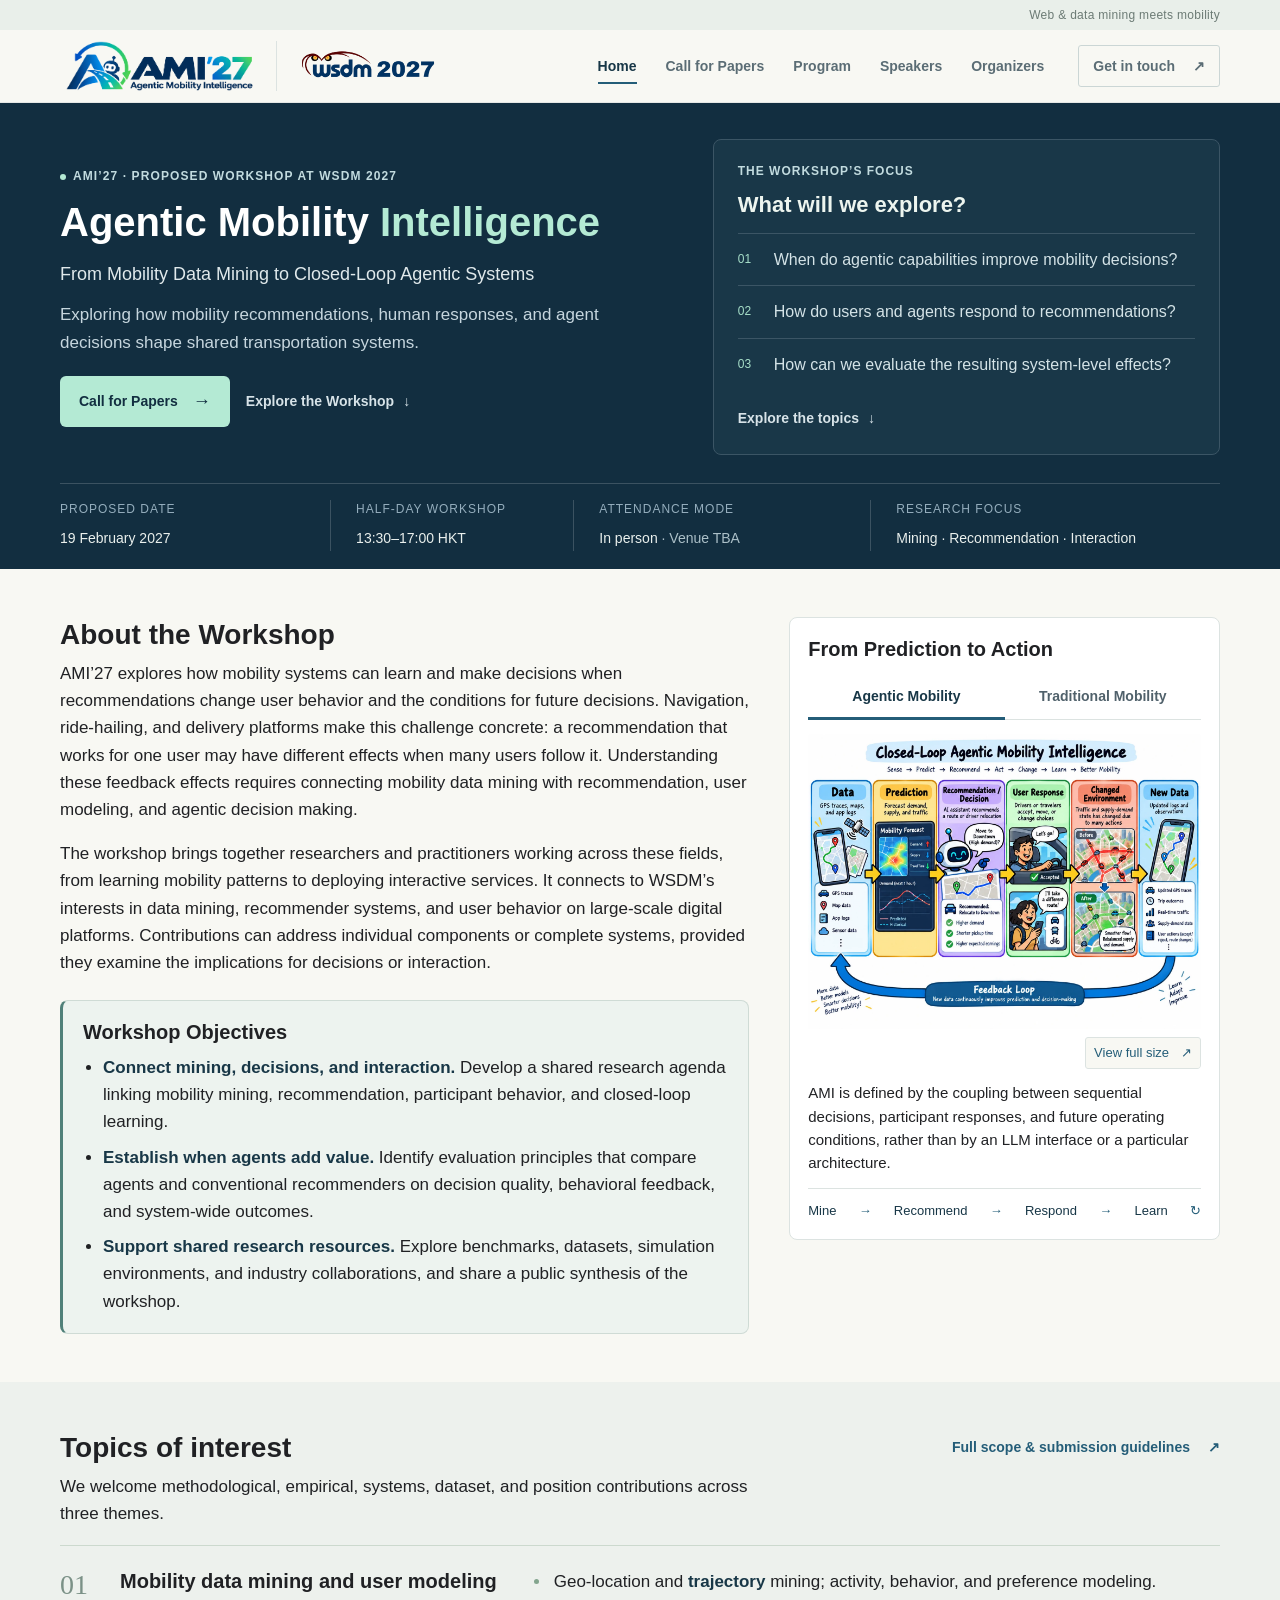
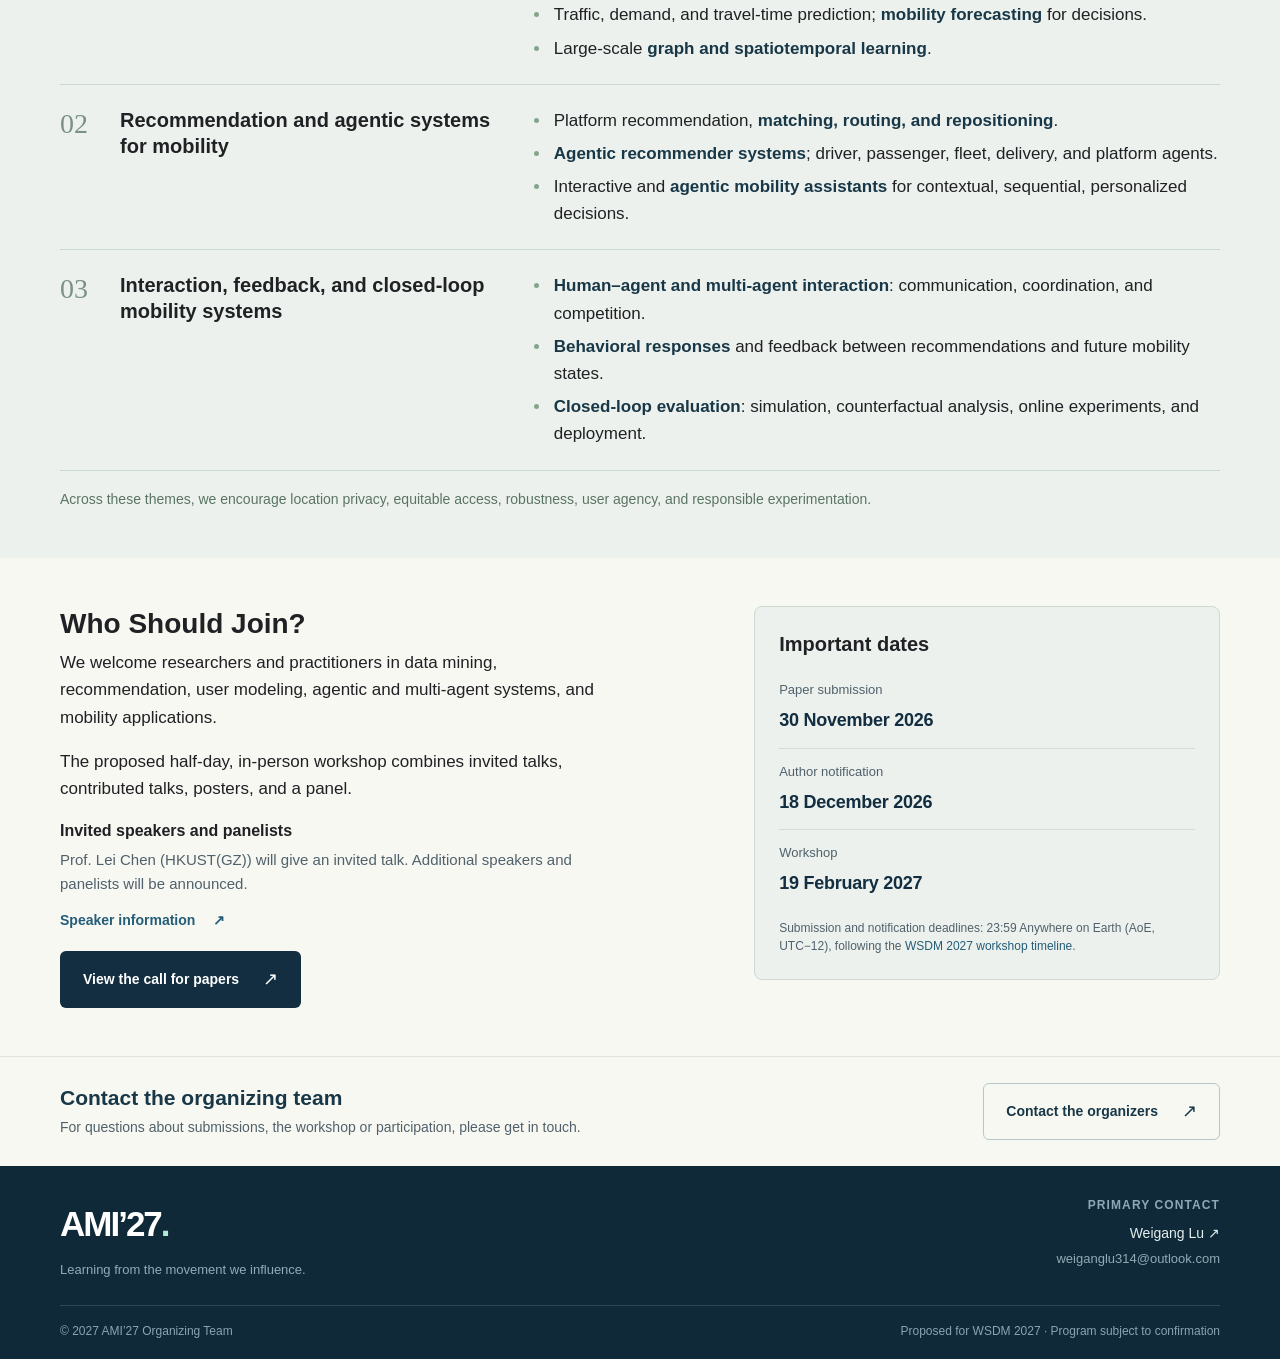
==== commit 6bb26235: "Update index.html" ====
--- a/index.html
+++ b/index.html
@@ -31,5 +31,5 @@
 
   <section class="section homepage-topics-section" id="topics"><div class="container"><div class="section-heading"><div><h2>Topics of interest</h2></div><a class="text-link" href="cfp.html#topics">Full scope & submission guidelines <span aria-hidden="true">↗</span></a></div><p class="proposal-section-lead">We welcome methodological, empirical, systems, dataset, and position contributions across three themes.</p><div class="homepage-topics"><article class="homepage-topic" id="theme-01"><span class="theme-number">01</span><h3>Mobility data mining and user modeling</h3><ul class="clean-list"><li>Geo-location and <strong>trajectory</strong> mining; activity, behavior, and preference modeling.</li><li>Traffic, demand, and travel-time prediction; <strong>mobility forecasting</strong> for decisions.</li><li>Large-scale <strong>graph and spatiotemporal learning</strong>.</li></ul></article><article class="homepage-topic" id="theme-02"><span class="theme-number">02</span><h3>Recommendation and agentic systems for mobility</h3><ul class="clean-list"><li>Platform recommendation, <strong>matching, routing, and repositioning</strong>.</li><li><strong>Agentic recommender systems</strong>; driver, passenger, fleet, delivery, and platform agents.</li><li>Interactive and <strong>agentic mobility assistants</strong> for contextual, sequential, personalized decisions.</li></ul></article><article class="homepage-topic" id="theme-03"><span class="theme-number">03</span><h3>Interaction, feedback, and closed-loop mobility systems</h3><ul class="clean-list"><li><strong>Human–agent and multi-agent interaction</strong>: communication, coordination, and competition.</li><li><strong>Behavioral responses</strong> and feedback between recommendations and future mobility states.</li><li><strong>Closed-loop evaluation</strong>: simulation, counterfactual analysis, online experiments, and deployment.</li></ul></article></div><p class="topics-scope">Across these themes, we encourage location privacy, equitable access, robustness, user agency, and responsible experimentation.</p></div></section>
 
-  <section class="section participation-section"><div class="container"><div class="row"><div class="col-md-6 participation-copy"><h2>Who Should Join?</h2><p>We welcome researchers and practitioners in data mining, recommendation, user modeling, agentic and multi-agent systems, and mobility applications.</p><p>The proposed half-day, in-person workshop combines invited talks, contributed talks, posters, and a panel.</p><div class="home-speaker-notice"><h3>Invited speakers and panelists</h3><p>Invited speakers and panelists will be announced soon.</p><a class="text-link" href="speakers.html">Speaker information <span aria-hidden="true">↗</span></a></div><a class="button button-navy" href="cfp.html">View the call for papers <span aria-hidden="true">↗</span></a></div><div class="col-md-5 col-md-offset-1"><div class="dates-box"><div class="dates-heading"><h3>Important dates</h3></div><div class="dates-list dates-compact"><div><span class="date-label">Paper submission</span><strong>30 November 2026</strong></div><div><span class="date-label">Author notification</span><strong>18 December 2026</strong></div><div><span class="date-label">Workshop</span><strong>19 February 2027</strong></div></div><p class="fine-print">Submission and notification deadlines: 23:59 Anywhere on Earth (AoE, UTC−12), following the <a href="https://www.wsdm-conference.org/2027/cfworkshops.html">WSDM 2027 workshop timeline</a>.</p></div></div></div></div></section>
+  <section class="section participation-section"><div class="container"><div class="row"><div class="col-md-6 participation-copy"><h2>Who Should Join?</h2><p>We welcome researchers and practitioners in data mining, recommendation, user modeling, agentic and multi-agent systems, and mobility applications.</p><p>The proposed half-day, in-person workshop combines invited talks, contributed talks, posters, and a panel.</p><div class="home-speaker-notice"><h3>Invited speakers and panelists</h3><p>Prof. Lei Chen (HKUST(GZ)) will give an invited talk. Additional speakers and panelists will be announced.</p><a class="text-link" href="speakers.html">Speaker information <span aria-hidden="true">↗</span></a></div><a class="button button-navy" href="cfp.html">View the call for papers <span aria-hidden="true">↗</span></a></div><div class="col-md-5 col-md-offset-1"><div class="dates-box"><div class="dates-heading"><h3>Important dates</h3></div><div class="dates-list dates-compact"><div><span class="date-label">Paper submission</span><strong>30 November 2026</strong></div><div><span class="date-label">Author notification</span><strong>18 December 2026</strong></div><div><span class="date-label">Workshop</span><strong>19 February 2027</strong></div></div><p class="fine-print">Submission and notification deadlines: 23:59 Anywhere on Earth (AoE, UTC−12), following the <a href="https://www.wsdm-conference.org/2027/cfworkshops.html">WSDM 2027 workshop timeline</a>.</p></div></div></div></div></section>
     <section class="contact-band"><div class="container contact-band-inner"><div><h2>Contact the organizing team</h2><p>For questions about submissions, the workshop or participation, please get in touch.</p></div><a class="button button-light" href="mailto:weiganglu314@outlook.com">Contact the organizers <span aria-hidden="true">↗</span></a></div></section></main><footer class="site-footer"><div class="container"><div class="footer-top"><div><a class="footer-brand" href="index.html">AMI’27<span class="footer-dot">.</span></a><p>Learning from the movement we influence.</p></div><div class="footer-contact"><span class="eyebrow">Primary contact</span><a href="mailto:weiganglu314@outlook.com">Weigang Lu <span aria-hidden="true">↗</span></a><span>weiganglu314@outlook.com</span></div></div><div class="footer-bottom"><span>© 2027 AMI’27 Organizing Team</span><span>Proposed for WSDM 2027 · Program subject to confirmation</span></div></div></footer><dialog class="image-dialog" aria-labelledby="image-dialog-title"><div class="image-dialog-toolbar"><h2 id="image-dialog-title">Diagram</h2><div class="dialog-actions"><button type="button" class="dialog-zoom" aria-pressed="false">Actual size</button><button type="button" class="dialog-close" aria-label="Close full-size diagram">Close <span aria-hidden="true">×</span></button></div></div><div class="dialog-image-scroll"><img alt="" class="dialog-image"></div><p>Choose Actual size to inspect details. Press Escape to close.</p></dialog></body></html>
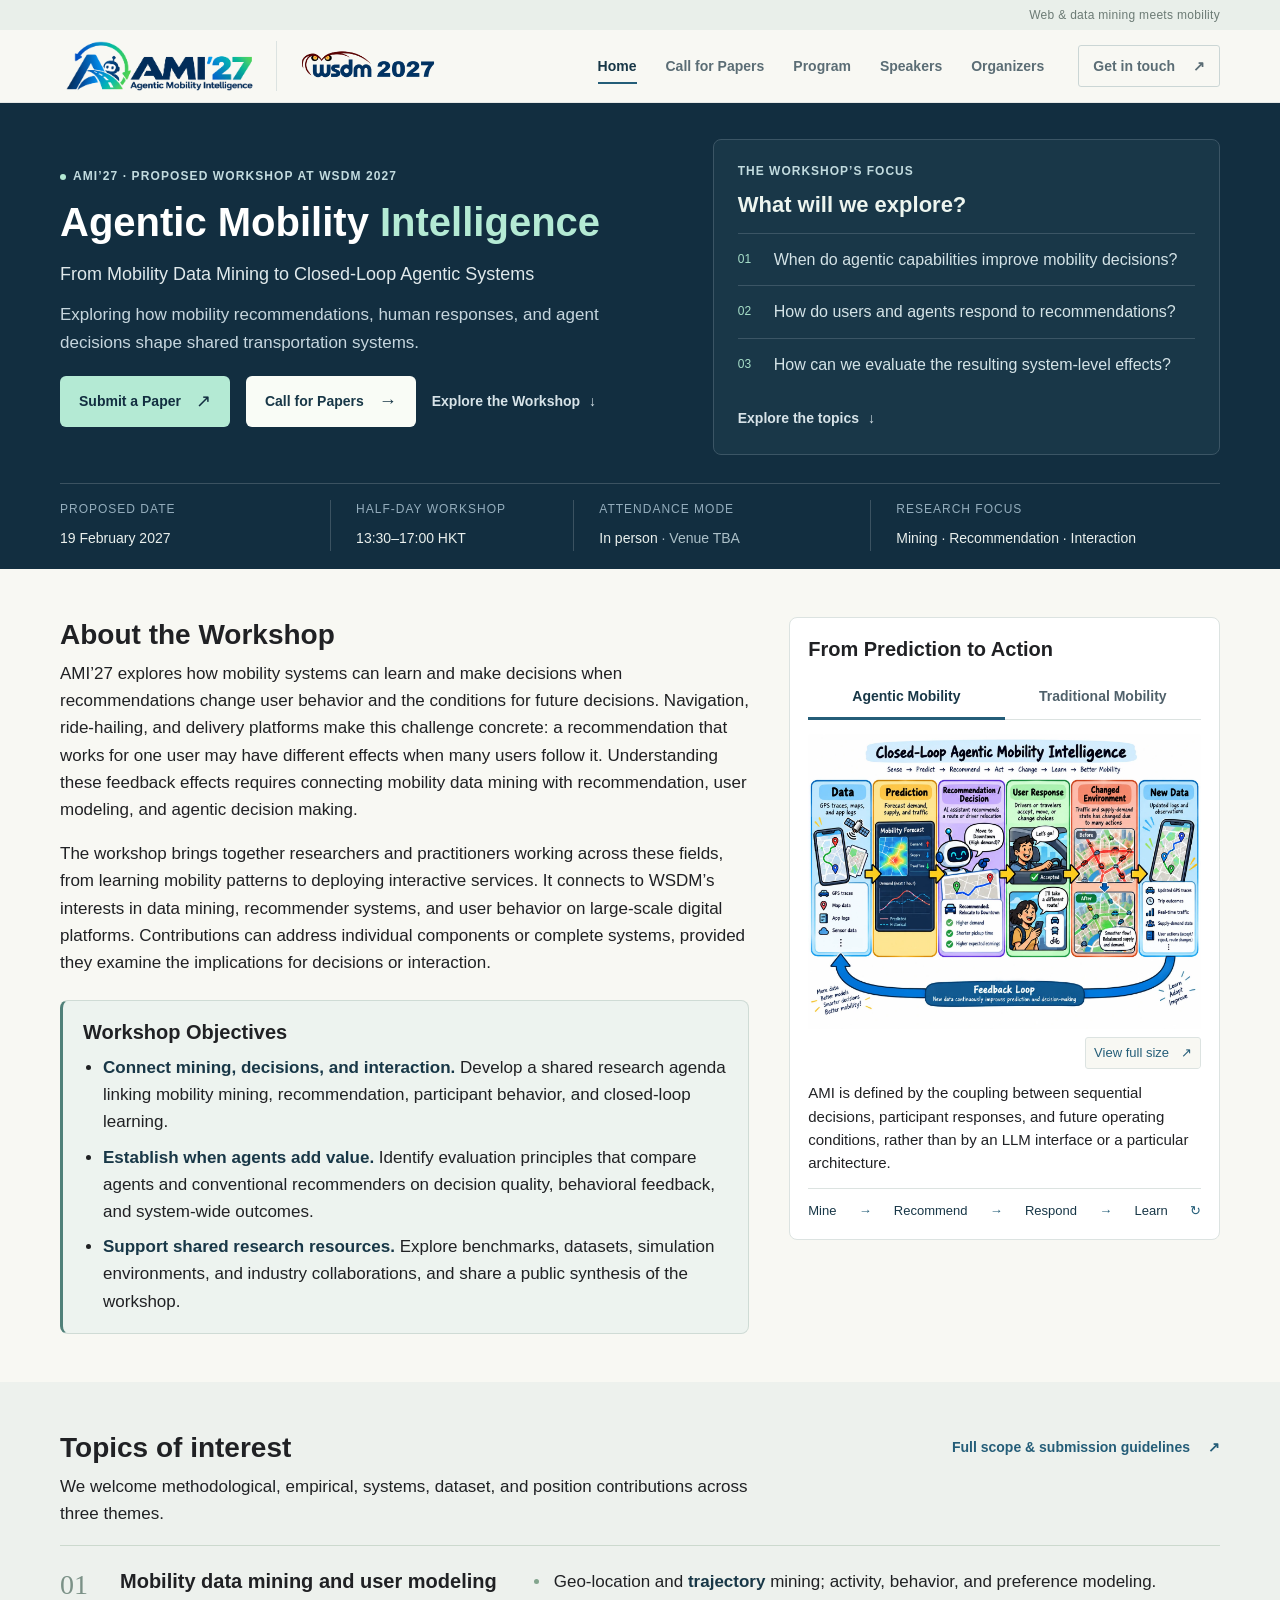
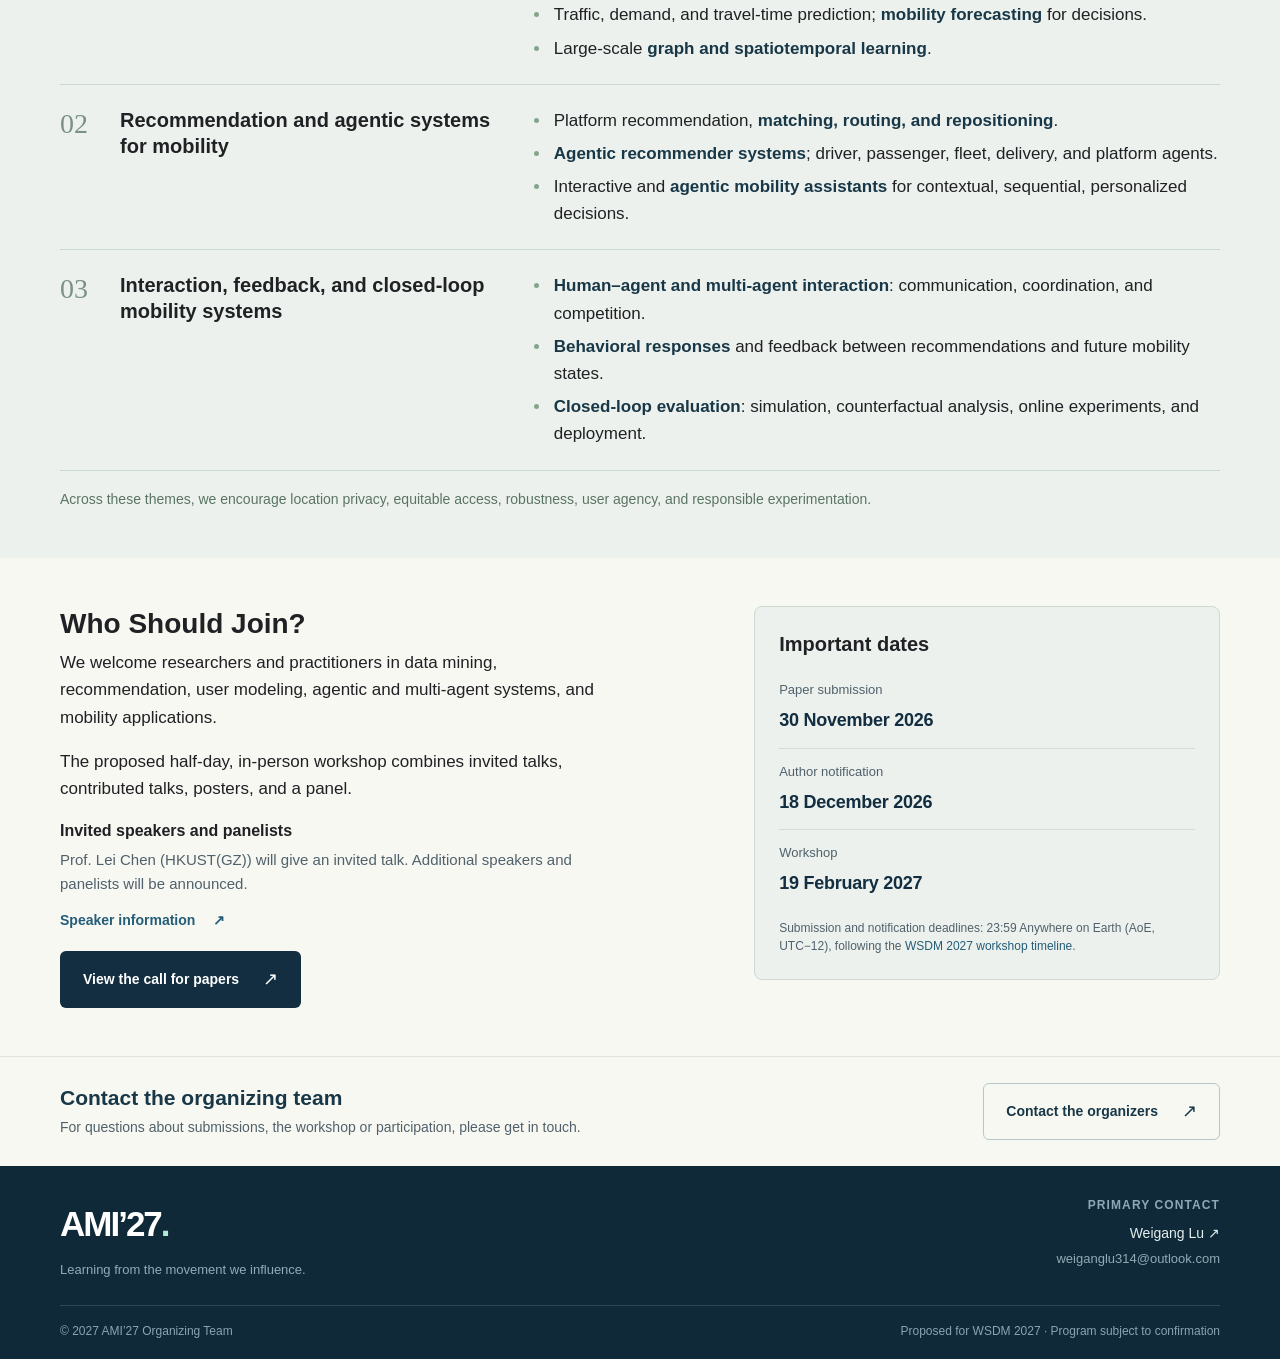
==== commit 36e68d81: "Add files via upload" ====
--- a/index.html
+++ b/index.html
@@ -12,7 +12,7 @@
         <h1>Agentic Mobility <span>Intelligence</span></h1>
         <p class="hero-subtitle">From Mobility Data Mining to Closed-Loop Agentic Systems</p>
         <p class="workshop-introduction">Exploring how mobility recommendations, human responses, and agent decisions shape shared transportation systems.</p>
-        <div class="hero-actions"><a class="button button-mint" href="cfp.html">Call for Papers <span aria-hidden="true">→</span></a><a class="text-link text-link-light" href="#motivation">Explore the Workshop <span aria-hidden="true">↓</span></a></div>
+        <div class="hero-actions"><a class="button button-mint" href="https://cmt3.research.microsoft.com/WSDM2027/" target="_blank" rel="noopener noreferrer" aria-label="Submit a Paper via Microsoft CMT (opens in a new tab)">Submit a Paper <span aria-hidden="true">↗</span></a><a class="button button-light" href="cfp.html">Call for Papers <span aria-hidden="true">→</span></a><a class="text-link text-link-light" href="#motivation">Explore the Workshop <span aria-hidden="true">↓</span></a></div>
       </div>
       <aside class="workshop-focus" aria-labelledby="workshop-focus-title"><div class="eyebrow light">The workshop’s focus</div><h2 id="workshop-focus-title">What will we explore?</h2><ol><li><span aria-hidden="true">01</span><p>When do agentic capabilities improve mobility decisions?</p></li><li><span aria-hidden="true">02</span><p>How do users and agents respond to recommendations?</p></li><li><span aria-hidden="true">03</span><p>How can we evaluate the resulting system-level effects?</p></li></ol><a class="text-link text-link-light" href="#topics">Explore the topics <span aria-hidden="true">↓</span></a></aside>
     </div>
--- a/assets/css/refinements.css
+++ b/assets/css/refinements.css
@@ -132,6 +132,44 @@
 .speaker-pending h2{font-size:28px;line-height:1.3;margin:14px 0}
 .speaker-pending>p{margin-bottom:18px}
 
+/* Confirmed speaker, with proposed talk details clearly separated. */
+.invited-speaker{padding:28px;background:var(--surface-neutral);border:1px solid var(--line);border-radius:var(--card-radius)}
+.speaker-profile{display:grid;grid-template-columns:164px minmax(0,1fr);gap:28px;align-items:center}
+.speaker-portrait{display:block;width:164px;height:auto;border-radius:6px;background:#edf1ed}
+.speaker-profile-copy{min-width:0}
+.speaker-profile .eyebrow,.speaker-talk .eyebrow{display:block;font-size:12px;margin-bottom:8px}
+.speaker-profile h2{font-size:28px;line-height:1.25;margin:0 0 8px}
+.speaker-role{font-weight:600;color:var(--ink);margin-bottom:2px}
+.speaker-affiliation{margin-bottom:10px}
+.speaker-biography{color:var(--muted);margin-bottom:10px;max-width:80ch}
+.speaker-talk{display:grid;grid-template-columns:minmax(0,1fr) 280px;gap:32px;border-top:1px solid var(--line);margin-top:24px;padding-top:24px;align-items:start}
+.speaker-talk h3{font-size:22px;margin:0 0 12px}
+.speaker-focus{margin-bottom:10px}
+.speaker-talk-copy>.fine-print{margin-bottom:0}
+.speaker-slot{padding:18px 20px;border:1px solid #cfdbd5;border-radius:6px;background:#edf3ef;font-size:15px;line-height:1.5}
+.speaker-slot .status-pill{font-size:12px;padding:4px 8px;margin-bottom:10px}
+.speaker-slot p{margin-bottom:8px}
+.speaker-slot .speaker-slot-date{margin-bottom:2px}
+.speaker-slot .speaker-slot-time{font-size:20px;font-weight:600;color:var(--ink);margin-bottom:3px}
+.speaker-placement{border-top:1px solid #cfdbd5;padding-top:10px;margin-top:12px}
+.speaker-slot .text-link{font-size:14px;margin-top:2px}
+.speaker-updates{margin:18px 0 0;color:var(--muted);font-size:16px}
+@media(max-width:991px){
+  .speaker-profile{grid-template-columns:140px minmax(0,1fr);gap:22px;align-items:start}
+  .speaker-portrait{width:140px}
+  .speaker-talk{grid-template-columns:minmax(0,1fr) 240px;gap:24px}
+}
+@media(max-width:767px){
+  .invited-speaker{padding:20px}
+  .speaker-profile{grid-template-columns:1fr;gap:18px}
+  .speaker-portrait{width:132px}
+  .speaker-profile h2{font-size:26px}
+  .speaker-talk{grid-template-columns:1fr;gap:20px;margin-top:20px;padding-top:20px}
+  .speaker-talk h3{font-size:20px}
+  .speaker-slot{padding:16px}
+  .speaker-updates{font-size:15px}
+}
+
 .contact-band{background:var(--cream);color:var(--ink);padding:26px 0;border-top:1px solid var(--line)}
 .contact-band h2{font-family:var(--body-font);font-size:21px;font-weight:600;letter-spacing:normal;margin-bottom:6px}
 .contact-band p{color:var(--muted);line-height:1.5}
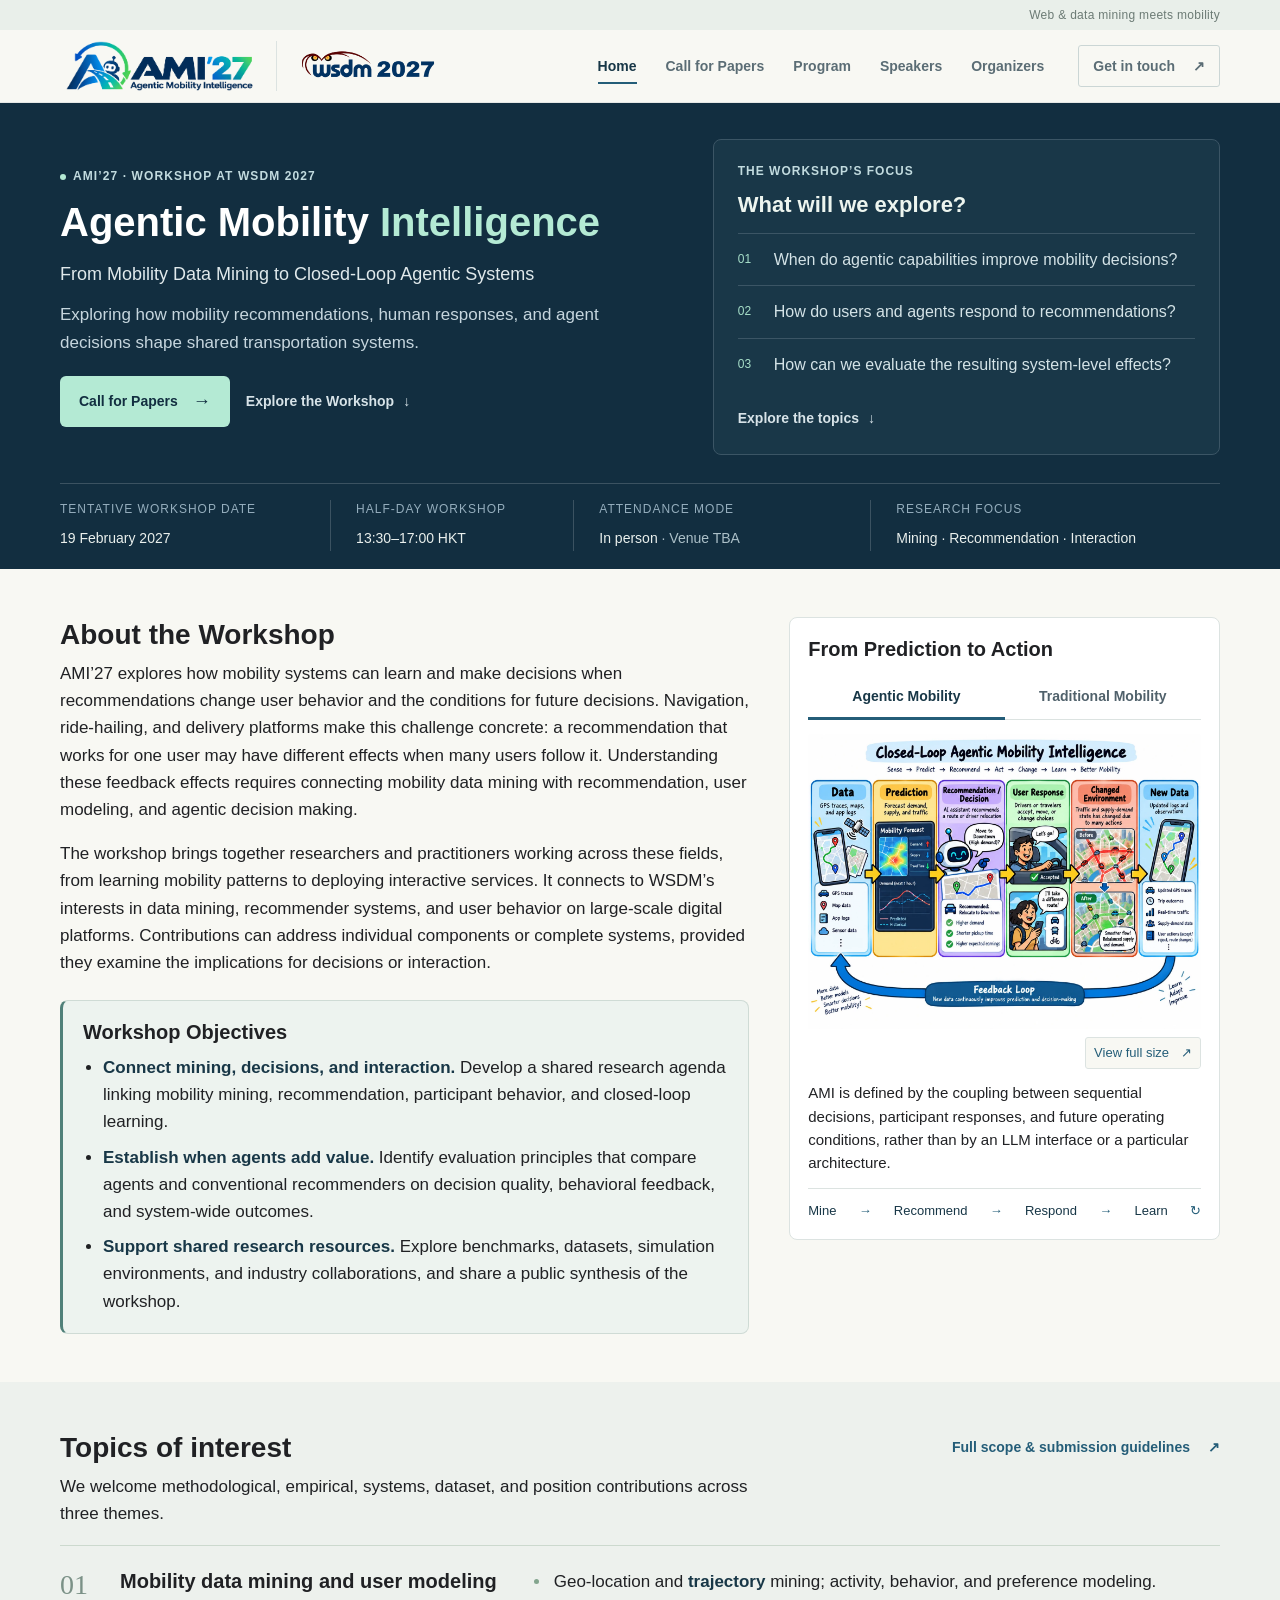
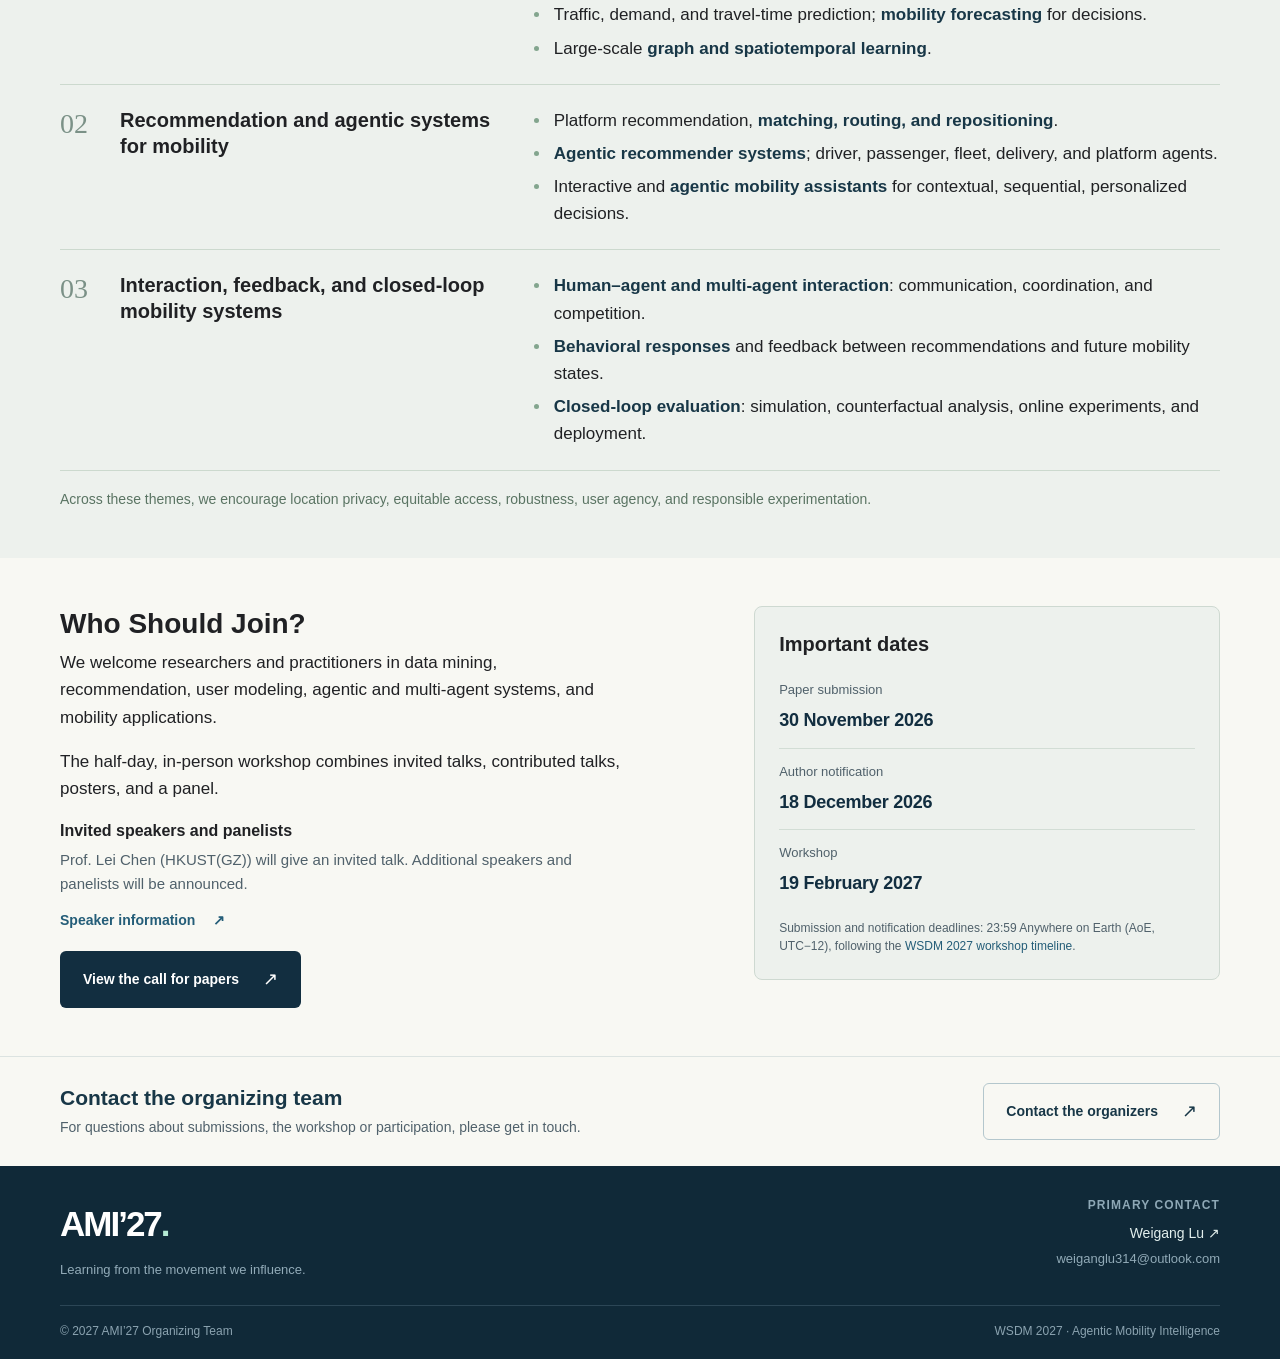
==== commit 7dc32091: "Update index.html" ====
--- a/index.html
+++ b/index.html
@@ -1,5 +1,5 @@
 <!doctype html>
-<html lang="en"><head><meta charset="utf-8"><meta name="viewport" content="width=device-width, initial-scale=1"><meta name="theme-color" content="#122e40"><title>Agentic Mobility Intelligence | AMI’27</title><meta name="description" content="AMI’27 proposes a WSDM 2027 workshop connecting mobility data mining, recommendation, participant interaction and closed-loop agentic systems."><meta property="og:type" content="website"><meta property="og:title" content="Agentic Mobility Intelligence | AMI’27"><meta property="og:description" content="AMI’27 proposes a WSDM 2027 workshop connecting mobility data mining, recommendation, participant interaction and closed-loop agentic systems."><meta property="og:site_name" content="AMI’27 — Agentic Mobility Intelligence"><link rel="icon" href="assets/img/favicon.svg" type="image/svg+xml"><link rel="stylesheet" href="assets/css/bootstrap.min.css"><link rel="stylesheet" href="assets/css/site.css"><link rel="stylesheet" href="assets/css/proposal.css"><link rel="stylesheet" href="assets/css/refinements.css"><link rel="stylesheet" href="assets/css/images.css"><script src="assets/js/site.js" defer></script></head><body class="page-index"><a class="skip-link" href="#main-content">Skip to content</a>
+<html lang="en"><head><meta charset="utf-8"><meta name="viewport" content="width=device-width, initial-scale=1"><meta name="theme-color" content="#122e40"><title>Agentic Mobility Intelligence | AMI’27</title><meta name="description" content="AMI’27 is a WSDM 2027 workshop connecting mobility data mining, recommendation, participant interaction and closed-loop agentic systems."><meta property="og:type" content="website"><meta property="og:title" content="Agentic Mobility Intelligence | AMI’27"><meta property="og:description" content="AMI’27 is a WSDM 2027 workshop connecting mobility data mining, recommendation, participant interaction and closed-loop agentic systems."><meta property="og:site_name" content="AMI’27 — Agentic Mobility Intelligence"><link rel="icon" href="assets/img/favicon.svg" type="image/svg+xml"><link rel="stylesheet" href="assets/css/bootstrap.min.css"><link rel="stylesheet" href="assets/css/site.css"><link rel="stylesheet" href="assets/css/proposal.css"><link rel="stylesheet" href="assets/css/refinements.css"><link rel="stylesheet" href="assets/css/images.css"><script src="assets/js/site.js" defer></script></head><body class="page-index"><a class="skip-link" href="#main-content">Skip to content</a>
   <div class="announcement"><div class="container"><span class="announcement-right">Web & data mining meets mobility</span></div></div>
   <header class="site-header"><div class="container nav-inner">
     <div class="brand-group"><a class="wordmark" href="index.html" aria-label="AMI’27 home"><img src="assets/img/ami27-logo-transparent.png" width="2172" height="724" alt="AMI’27 — Agentic Mobility Intelligence"></a><a class="conference-brand" href="https://www.wsdm-conference.org/2027/" target="_blank" rel="noopener noreferrer" aria-label="Visit the WSDM 2027 conference website (opens in a new tab)"><img src="assets/img/wsdm-2027-logo-transparent.png" width="2152" height="731" alt="WSDM 2027"></a></div>
@@ -8,15 +8,15 @@
   </div></header><main id="main-content"><section class="hero hero-intro"><div class="container">
     <div class="workshop-intro-grid">
       <div class="workshop-intro-copy">
-        <div class="eyebrow light"><span class="small-dot"></span>AMI’27 · Proposed workshop at WSDM 2027</div>
+        <div class="eyebrow light"><span class="small-dot"></span>AMI’27 · Workshop at WSDM 2027</div>
         <h1>Agentic Mobility <span>Intelligence</span></h1>
         <p class="hero-subtitle">From Mobility Data Mining to Closed-Loop Agentic Systems</p>
         <p class="workshop-introduction">Exploring how mobility recommendations, human responses, and agent decisions shape shared transportation systems.</p>
-        <div class="hero-actions"><a class="button button-mint" href="https://cmt3.research.microsoft.com/WSDM2027/" target="_blank" rel="noopener noreferrer" aria-label="Submit a Paper via Microsoft CMT (opens in a new tab)">Submit a Paper <span aria-hidden="true">↗</span></a><a class="button button-light" href="cfp.html">Call for Papers <span aria-hidden="true">→</span></a><a class="text-link text-link-light" href="#motivation">Explore the Workshop <span aria-hidden="true">↓</span></a></div>
+        <div class="hero-actions"><a class="button button-mint" href="cfp.html">Call for Papers <span aria-hidden="true">→</span></a><a class="text-link text-link-light" href="#motivation">Explore the Workshop <span aria-hidden="true">↓</span></a></div>
       </div>
       <aside class="workshop-focus" aria-labelledby="workshop-focus-title"><div class="eyebrow light">The workshop’s focus</div><h2 id="workshop-focus-title">What will we explore?</h2><ol><li><span aria-hidden="true">01</span><p>When do agentic capabilities improve mobility decisions?</p></li><li><span aria-hidden="true">02</span><p>How do users and agents respond to recommendations?</p></li><li><span aria-hidden="true">03</span><p>How can we evaluate the resulting system-level effects?</p></li></ol><a class="text-link text-link-light" href="#topics">Explore the topics <span aria-hidden="true">↓</span></a></aside>
     </div>
-    <div class="event-facts"><div><span>Proposed date</span><strong>19 February 2027</strong></div><div><span>Half-day workshop</span><strong>13:30–17:00 HKT</strong></div><div><span>Attendance mode</span><strong>In person <span class="fact-muted">· Venue TBA</span></strong></div><div><span>Research focus</span><strong>Mining · Recommendation · Interaction</strong></div></div>
+    <div class="event-facts"><div><span>Tentative workshop date</span><strong>19 February 2027</strong></div><div><span>Half-day workshop</span><strong>13:30–17:00 HKT</strong></div><div><span>Attendance mode</span><strong>In person <span class="fact-muted">· Venue TBA</span></strong></div><div><span>Research focus</span><strong>Mining · Recommendation · Interaction</strong></div></div>
   </div></section>
 
   <section class="section motivation-section" id="motivation"><div class="container"><div class="about-grid">
@@ -31,5 +31,5 @@
 
   <section class="section homepage-topics-section" id="topics"><div class="container"><div class="section-heading"><div><h2>Topics of interest</h2></div><a class="text-link" href="cfp.html#topics">Full scope & submission guidelines <span aria-hidden="true">↗</span></a></div><p class="proposal-section-lead">We welcome methodological, empirical, systems, dataset, and position contributions across three themes.</p><div class="homepage-topics"><article class="homepage-topic" id="theme-01"><span class="theme-number">01</span><h3>Mobility data mining and user modeling</h3><ul class="clean-list"><li>Geo-location and <strong>trajectory</strong> mining; activity, behavior, and preference modeling.</li><li>Traffic, demand, and travel-time prediction; <strong>mobility forecasting</strong> for decisions.</li><li>Large-scale <strong>graph and spatiotemporal learning</strong>.</li></ul></article><article class="homepage-topic" id="theme-02"><span class="theme-number">02</span><h3>Recommendation and agentic systems for mobility</h3><ul class="clean-list"><li>Platform recommendation, <strong>matching, routing, and repositioning</strong>.</li><li><strong>Agentic recommender systems</strong>; driver, passenger, fleet, delivery, and platform agents.</li><li>Interactive and <strong>agentic mobility assistants</strong> for contextual, sequential, personalized decisions.</li></ul></article><article class="homepage-topic" id="theme-03"><span class="theme-number">03</span><h3>Interaction, feedback, and closed-loop mobility systems</h3><ul class="clean-list"><li><strong>Human–agent and multi-agent interaction</strong>: communication, coordination, and competition.</li><li><strong>Behavioral responses</strong> and feedback between recommendations and future mobility states.</li><li><strong>Closed-loop evaluation</strong>: simulation, counterfactual analysis, online experiments, and deployment.</li></ul></article></div><p class="topics-scope">Across these themes, we encourage location privacy, equitable access, robustness, user agency, and responsible experimentation.</p></div></section>
 
-  <section class="section participation-section"><div class="container"><div class="row"><div class="col-md-6 participation-copy"><h2>Who Should Join?</h2><p>We welcome researchers and practitioners in data mining, recommendation, user modeling, agentic and multi-agent systems, and mobility applications.</p><p>The proposed half-day, in-person workshop combines invited talks, contributed talks, posters, and a panel.</p><div class="home-speaker-notice"><h3>Invited speakers and panelists</h3><p>Prof. Lei Chen (HKUST(GZ)) will give an invited talk. Additional speakers and panelists will be announced.</p><a class="text-link" href="speakers.html">Speaker information <span aria-hidden="true">↗</span></a></div><a class="button button-navy" href="cfp.html">View the call for papers <span aria-hidden="true">↗</span></a></div><div class="col-md-5 col-md-offset-1"><div class="dates-box"><div class="dates-heading"><h3>Important dates</h3></div><div class="dates-list dates-compact"><div><span class="date-label">Paper submission</span><strong>30 November 2026</strong></div><div><span class="date-label">Author notification</span><strong>18 December 2026</strong></div><div><span class="date-label">Workshop</span><strong>19 February 2027</strong></div></div><p class="fine-print">Submission and notification deadlines: 23:59 Anywhere on Earth (AoE, UTC−12), following the <a href="https://www.wsdm-conference.org/2027/cfworkshops.html">WSDM 2027 workshop timeline</a>.</p></div></div></div></div></section>
-    <section class="contact-band"><div class="container contact-band-inner"><div><h2>Contact the organizing team</h2><p>For questions about submissions, the workshop or participation, please get in touch.</p></div><a class="button button-light" href="mailto:weiganglu314@outlook.com">Contact the organizers <span aria-hidden="true">↗</span></a></div></section></main><footer class="site-footer"><div class="container"><div class="footer-top"><div><a class="footer-brand" href="index.html">AMI’27<span class="footer-dot">.</span></a><p>Learning from the movement we influence.</p></div><div class="footer-contact"><span class="eyebrow">Primary contact</span><a href="mailto:weiganglu314@outlook.com">Weigang Lu <span aria-hidden="true">↗</span></a><span>weiganglu314@outlook.com</span></div></div><div class="footer-bottom"><span>© 2027 AMI’27 Organizing Team</span><span>Proposed for WSDM 2027 · Program subject to confirmation</span></div></div></footer><dialog class="image-dialog" aria-labelledby="image-dialog-title"><div class="image-dialog-toolbar"><h2 id="image-dialog-title">Diagram</h2><div class="dialog-actions"><button type="button" class="dialog-zoom" aria-pressed="false">Actual size</button><button type="button" class="dialog-close" aria-label="Close full-size diagram">Close <span aria-hidden="true">×</span></button></div></div><div class="dialog-image-scroll"><img alt="" class="dialog-image"></div><p>Choose Actual size to inspect details. Press Escape to close.</p></dialog></body></html>
+  <section class="section participation-section"><div class="container"><div class="row"><div class="col-md-6 participation-copy"><h2>Who Should Join?</h2><p>We welcome researchers and practitioners in data mining, recommendation, user modeling, agentic and multi-agent systems, and mobility applications.</p><p>The half-day, in-person workshop combines invited talks, contributed talks, posters, and a panel.</p><div class="home-speaker-notice"><h3>Invited speakers and panelists</h3><p>Prof. Lei Chen (HKUST(GZ)) will give an invited talk. Additional speakers and panelists will be announced.</p><a class="text-link" href="speakers.html">Speaker information <span aria-hidden="true">↗</span></a></div><a class="button button-navy" href="cfp.html">View the call for papers <span aria-hidden="true">↗</span></a></div><div class="col-md-5 col-md-offset-1"><div class="dates-box"><div class="dates-heading"><h3>Important dates</h3></div><div class="dates-list dates-compact"><div><span class="date-label">Paper submission</span><strong>30 November 2026</strong></div><div><span class="date-label">Author notification</span><strong>18 December 2026</strong></div><div><span class="date-label">Workshop</span><strong>19 February 2027</strong></div></div><p class="fine-print">Submission and notification deadlines: 23:59 Anywhere on Earth (AoE, UTC−12), following the <a href="https://www.wsdm-conference.org/2027/cfworkshops.html">WSDM 2027 workshop timeline</a>.</p></div></div></div></div></section>
+    <section class="contact-band"><div class="container contact-band-inner"><div><h2>Contact the organizing team</h2><p>For questions about submissions, the workshop or participation, please get in touch.</p></div><a class="button button-light" href="mailto:weiganglu314@outlook.com">Contact the organizers <span aria-hidden="true">↗</span></a></div></section></main><footer class="site-footer"><div class="container"><div class="footer-top"><div><a class="footer-brand" href="index.html">AMI’27<span class="footer-dot">.</span></a><p>Learning from the movement we influence.</p></div><div class="footer-contact"><span class="eyebrow">Primary contact</span><a href="mailto:weiganglu314@outlook.com">Weigang Lu <span aria-hidden="true">↗</span></a><span>weiganglu314@outlook.com</span></div></div><div class="footer-bottom"><span>© 2027 AMI’27 Organizing Team</span><span>WSDM 2027 · Agentic Mobility Intelligence</span></div></div></footer><dialog class="image-dialog" aria-labelledby="image-dialog-title"><div class="image-dialog-toolbar"><h2 id="image-dialog-title">Diagram</h2><div class="dialog-actions"><button type="button" class="dialog-zoom" aria-pressed="false">Actual size</button><button type="button" class="dialog-close" aria-label="Close full-size diagram">Close <span aria-hidden="true">×</span></button></div></div><div class="dialog-image-scroll"><img alt="" class="dialog-image"></div><p>Choose Actual size to inspect details. Press Escape to close.</p></dialog></body></html>
